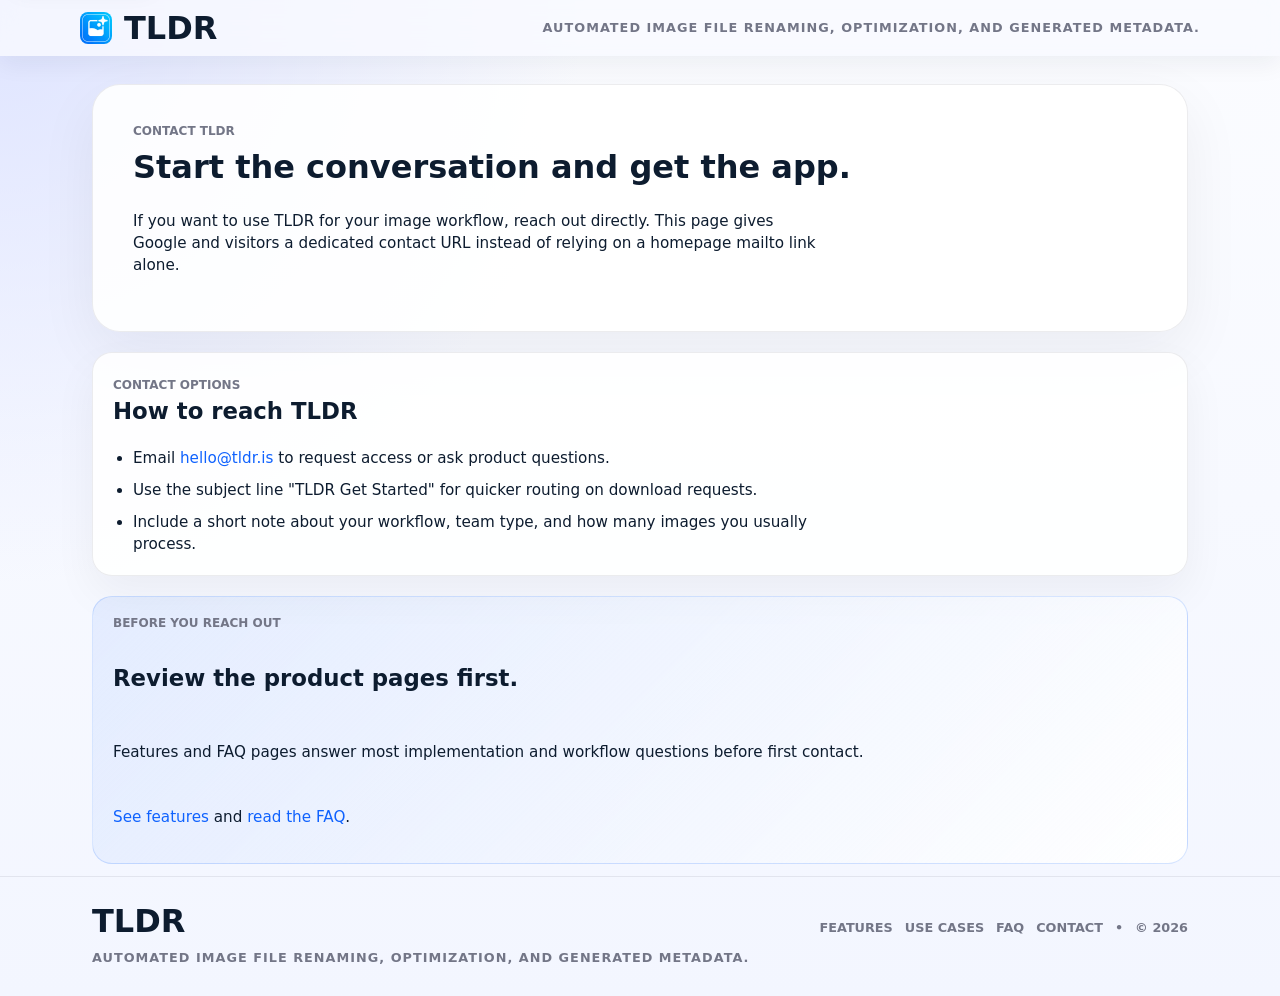
==== contact/index.html @ f3f2225b "Publish website from bootstrapio/renamer@260b17828802ea9b7f438dbfbae1d9f64fe57419" ====
<!doctype html>
<html lang="en">
  <head>
    <meta charset="UTF-8" />
    <meta name="viewport" content="width=device-width, initial-scale=1.0" />
    <title>Contact TLDR | Start Using the Image Workflow App</title>
    <meta
      name="description"
      content="Contact TLDR to get started with AI image renaming, optimization, and metadata generation for your publishing workflow."
    />
    <meta name="author" content="TLDR" />
    <meta name="application-name" content="TLDR" />
    <meta name="robots" content="index,follow,max-image-preview:large" />
    <meta name="googlebot" content="index,follow,max-image-preview:large,max-snippet:-1,max-video-preview:-1" />
    <meta name="bingbot" content="index,follow,max-image-preview:large,max-snippet:-1,max-video-preview:-1" />
    <meta name="theme-color" content="#f8f9ff" />
    <meta name="referrer" content="strict-origin-when-cross-origin" />
    <link rel="canonical" href="https://tldr.is/contact/" />
    <link rel="manifest" href="/site.webmanifest" />
    <link rel="icon" type="image/avif" href="/assets/icons/icon-64.avif" sizes="64x64" />
    <link rel="icon" type="image/png" href="/assets/icons/icon-64.png" sizes="64x64" />
    <meta property="og:type" content="website" />
    <meta property="og:site_name" content="TLDR" />
    <meta property="og:title" content="Contact TLDR | Start Using the Image Workflow App" />
    <meta
      property="og:description"
      content="Reach TLDR to get started with AI image file renaming, image optimization, and metadata workflows."
    />
    <meta property="og:url" content="https://tldr.is/contact/" />
    <meta property="og:locale" content="en_US" />
    <meta property="og:image:type" content="image/webp" />
    <meta property="og:image" content="https://tldr.is/assets/images/laptop-screen-with-preview-modal.webp" />
    <meta
      property="og:image:alt"
      content="TLDR shown on a laptop with the metadata preview modal open over queued image assets"
    />
    <meta name="twitter:card" content="summary_large_image" />
    <meta name="twitter:title" content="Contact TLDR | Start Using the Image Workflow App" />
    <meta
      name="twitter:description"
      content="Reach TLDR to get started with AI image file renaming, image optimization, and metadata workflows."
    />
    <meta name="twitter:image" content="https://tldr.is/assets/images/laptop-screen-with-preview-modal.webp" />
    <meta
      name="twitter:image:alt"
      content="TLDR shown on a laptop with the metadata preview modal open over queued image assets"
    />
    <script type="application/ld+json">
      {
        "@context": "https://schema.org",
        "@graph": [
          {
            "@type": "WebSite",
            "@id": "https://tldr.is/#website",
            "name": "TLDR",
            "url": "https://tldr.is/",
            "description": "TLDR is a desktop app for AI image file renaming, optimization, and generated metadata.",
            "inLanguage": "en-US",
            "publisher": {
              "@id": "https://tldr.is/#organization"
            }
          },
          {
            "@type": "Organization",
            "@id": "https://tldr.is/#organization",
            "name": "TLDR",
            "url": "https://tldr.is/",
            "email": "hello@tldr.is",
            "logo": {
              "@type": "ImageObject",
              "url": "https://tldr.is/assets/icons/icon-64.png"
            }
          },
          {
            "@type": "WebPage",
            "@id": "https://tldr.is/contact/#webpage",
            "url": "https://tldr.is/contact/",
            "name": "Contact TLDR",
            "description": "Contact page for TLDR image workflow software.",
            "isPartOf": {
              "@id": "https://tldr.is/#website"
            },
            "about": {
              "@id": "https://tldr.is/#software"
            },
            "breadcrumb": {
              "@id": "https://tldr.is/contact/#breadcrumb"
            }
          },
          {
            "@type": "BreadcrumbList",
            "@id": "https://tldr.is/contact/#breadcrumb",
            "itemListElement": [
              {
                "@type": "ListItem",
                "position": 1,
                "name": "Home",
                "item": "https://tldr.is/"
              },
              {
                "@type": "ListItem",
                "position": 2,
                "name": "Contact",
                "item": "https://tldr.is/contact/"
              }
            ]
          },
          {
            "@type": "ContactPage",
            "@id": "https://tldr.is/contact/#contactpage",
            "url": "https://tldr.is/contact/",
            "name": "Contact TLDR",
            "description": "Contact page for TLDR image workflow software.",
            "about": {
              "@id": "https://tldr.is/#software"
            }
          }
        ]
      }
    </script>
    <link
      rel="preload"
      href="/website.css"
      as="style"
      onload="this.onload=null;this.rel='stylesheet'"
    />
    <noscript><link rel="stylesheet" href="/website.css" /></noscript>
    <script>
      (function(w,d,s,l,i){w[l]=w[l]||[];w[l].push({'gtm.start':
      new Date().getTime(),event:'gtm.js'});var f=d.getElementsByTagName(s)[0],
      j=d.createElement(s),dl=l!='dataLayer'?'&l='+l:'';j.async=true;j.src=
      'https://www.googletagmanager.com/gtm.js?id='+i+dl;f.parentNode.insertBefore(j,f);
      })(window,document,'script','dataLayer','GTM-NB5PBRTC');
    </script>
    <script src="/site.js" defer></script>
  </head>
  <body id="top">
    <noscript><iframe src="https://www.googletagmanager.com/ns.html?id=GTM-NB5PBRTC" height="0" width="0" style="display:none;visibility:hidden"></iframe></noscript>
    <a class="skipLink" href="#main-content">Skip to content</a>
    <header>
      <nav class="marketingNav" aria-label="Primary site navigation">
        <div class="marketingNavInner">
          <a class="marketingBrandRow" href="/" aria-label="TLDR home">
            <span class="marketingIcon" aria-hidden="true"></span>
            <span class="brand marketingBrand">TLDR</span>
          </a>
          <p class="marketingNavMeta">Automated image file renaming, optimization, and generated metadata.</p>
          <div class="marketingNavActions">
            <a class="primaryAction" href="mailto:hello@tldr.is?subject=TLDR%20Get%20Started">
              <span class="iconGlyph" aria-hidden="true">✦</span>
              <span>Email TLDR</span>
            </a>
          </div>
        </div>
      </nav>
    </header>
    <main id="main-content" class="marketingShell contentPage">
      <section class="contentHero" aria-labelledby="contact-title">
        <span class="fieldLabel">Contact TLDR</span>
        <h1 id="contact-title" class="sectionTitle">Start the conversation and get the app.</h1>
        <p>
          If you want to use TLDR for your image workflow, reach out directly. This page gives Google and visitors a
          dedicated contact URL instead of relying on a homepage mailto link alone.
        </p>
      </section>
    
      <section class="contentSection" aria-labelledby="contact-options-title">
        <span class="fieldLabel">Contact Options</span>
        <h2 id="contact-options-title">How to reach TLDR</h2>
        <ul class="contentList">
          <li>Email <a href="mailto:hello@tldr.is">hello@tldr.is</a> to request access or ask product questions.</li>
          <li>Use the subject line "TLDR Get Started" for quicker routing on download requests.</li>
          <li>Include a short note about your workflow, team type, and how many images you usually process.</li>
        </ul>
      </section>
    
      <section class="contentCallout" aria-labelledby="contact-next-step-title">
        <span class="fieldLabel">Before You Reach Out</span>
        <h2 id="contact-next-step-title">Review the product pages first.</h2>
        <p>Features and FAQ pages answer most implementation and workflow questions before first contact.</p>
        <p><a href="/features/">See features</a> and <a href="/faq/">read the FAQ</a>.</p>
      </section>
    </main>
    
    <footer class="marketingFooter" aria-labelledby="footer-title">
      <div class="footerShell">
        <div class="siteFooterRow siteFooterBody">
          <div class="siteFooterTopRow">
            <p id="footer-title" class="brand marketingBrand">TLDR</p>
            <div class="siteFooterMetaRow">
              <div class="footerLinks">
                <a class="footerLink" href="/features/">Features</a>
                <a class="footerLink" href="/use-cases/">Use Cases</a>
                <a class="footerLink" href="/faq/">FAQ</a>
                <a class="footerLink" href="/contact/" aria-current="page">Contact</a>
              </div>
              <span class="siteFooterMetaSeparator" aria-hidden="true">•</span>
              <p class="footerCopyright">© <span data-current-year>2026</span></p>
            </div>
          </div>
          <p class="footerMeta">Automated image file renaming, optimization, and generated metadata.</p>
        </div>
      </div>
    </footer>
  </body>
</html>
---- website.css ----
:root {
  color-scheme: light;
  --surface: #f8f9ff;
  --surface-card: #ffffff;
  --surface-glass: rgba(248, 249, 255, 0.82);
  --text: #0d1c2f;
  --text-muted: #737687;
  --text-soft: #c3c6d8;
  --primary: #004ccd;
  --primary-strong: #0f62fe;
  --success-strong: #1fa562;
  --danger: #ba1a1a;
  --warning-strong: #d7a800;
  --warning-border: rgba(215, 168, 0, 0.42);
  --shadow-ambient: 0 8px 24px rgba(13, 28, 47, 0.06);
  --radius: 12px;
  --space: 12px;
  --space-1: var(--space);
  --space-2: var(--space);
  --space-3: var(--space);
  --space-4: 20px;
  --space-5: 28px;
  --shell-padding: var(--space);
  --font-display: 2rem;
  --font-title: 1.15rem;
  --font-body: 0.95rem;
  --font-button: 0.75rem;
  --tracking: 0;
  --line-display: 1;
  --line-title: 1.1;
  --line-body: 1.45;
  --line-label: 1.15;
  --site-bg: #f5f7fb;
  --site-surface: #ffffff;
  --site-border: rgba(15, 23, 42, 0.08);
  --site-text: #111827;
  --site-muted: #5b6475;
  --site-primary: #0f62fe;
  --site-shadow: 0 20px 50px rgba(15, 23, 42, 0.08);
  --site-radius: 24px;
  --site-shell-width: min(960px, calc(100% - 32px));
  --marketing-shell-width: min(1120px, calc(100% - 32px));
  --marketing-shell-width-mobile: min(100%, calc(100% - 24px));
  --marketing-nav-padding-y: clamp(10px, 1.4vw, var(--space-3));
  --marketing-nav-padding-x: var(--shell-padding);
  --marketing-nav-gap: clamp(8px, 1.2vw, var(--space-3));
  --marketing-nav-cta-min-height: clamp(46px, 5vw, 52px);
  --marketing-nav-cta-padding-x: clamp(16px, 2.2vw, 22px);
  --marketing-nav-offset: clamp(68px, 8vw, 84px);
  --marketing-section-padding: clamp(18px, 4.5vw, 42px);
  --section-content-gap: clamp(12px, 2.4vw, var(--space-4));
  --hero-grid-columns: minmax(0, 1.05fr) minmax(320px, 0.95fr);
  --hero-gap: clamp(12px, 4vw, var(--space-5));
  --hero-copy-gap: clamp(12px, 2vw, 18px);
  --hero-copy-max-width: 460px;
  --hero-media-offset-left: -6vw;
  --hero-media-offset-right: calc(50% - 50vw);
  --hero-frame-min-height: clamp(320px, 42vw, 420px);
  --hero-frame-max-height: var(--section-image-max-height);
  --hero-image-max-width: none;
  --section-image-max-height: 632px;
}

*,
*::before,
*::after {
  box-sizing: border-box;
}

[hidden] {
  display: none !important;
}

html,
body {
  margin: 0;
  padding: 0;
  min-height: 100vh;
  overflow-x: hidden;
}

body {
  background:
    radial-gradient(circle at top left, rgba(219, 225, 255, 0.9), transparent 36%),
    linear-gradient(180deg, #fbfcff 0%, #f3f6ff 100%);
  color: var(--text);
  font-family:
    "Inter", "SF Pro Display", "SF Pro Text", ui-sans-serif, system-ui, -apple-system,
    BlinkMacSystemFont, "Segoe UI", sans-serif;
  font-size: var(--font-body);
  line-height: var(--line-body);
  -webkit-font-smoothing: antialiased;
  text-rendering: optimizeLegibility;
}

a {
  color: var(--site-primary);
  text-decoration: none;
}

a:hover {
  text-decoration: underline;
}

[aria-current="page"] {
  text-decoration: underline;
  text-underline-offset: 0.18em;
}

.marketingBrandRow[aria-current="page"] {
  text-decoration: none;
}

button,
input,
textarea {
  font: inherit;
}

button {
  border: 0;
  cursor: pointer;
}

button:disabled {
  cursor: default;
}

.brand {
  margin: 0;
  min-width: 0;
  font-size: var(--font-display);
  font-weight: 900;
  line-height: var(--line-display);
  letter-spacing: var(--tracking);
  white-space: nowrap;
}

.textAction,
.primaryAction,
.fieldLabel {
  text-transform: uppercase;
  letter-spacing: var(--tracking);
  font-size: var(--font-button);
  font-weight: 800;
  line-height: var(--line-label);
}

.fieldLabel {
  color: var(--text-muted);
}

.primaryAction {
  flex: 1;
  min-height: 56px;
  display: inline-flex;
  align-items: center;
  justify-content: center;
  gap: 8px;
  padding: 0 var(--space-4);
  border: 1px solid transparent;
  border-radius: var(--radius);
  color: var(--text-muted);
  background: var(--surface-card);
  box-shadow: none;
  text-align: center;
  text-decoration: none;
  transition:
    background-color 140ms ease,
    color 140ms ease,
    box-shadow 140ms ease,
    border-color 140ms ease,
    opacity 140ms ease;
}

.primaryAction:not(:disabled) {
  border-color: rgba(15, 98, 254, 0.42);
  color: #ffffff;
  background: var(--primary-strong);
  box-shadow: 0 12px 24px rgba(15, 98, 254, 0.18);
}

.primaryAction:not(:disabled) .iconGlyph {
  animation: cta-icon-spin 4400ms linear infinite;
}

.primaryAction:not(:disabled):is(:hover, :active, :focus-visible) {
  color: #ffffff;
  background: #0a4fcc;
  border-color: #0a4fcc;
  box-shadow: 0 12px 24px rgba(15, 98, 254, 0.24);
  text-decoration: none;
}

.primaryAction:not(:disabled):is(:hover, :active, :focus-visible) .iconGlyph {
  animation-duration: 1.6s;
}

.primaryAction:disabled {
  color: var(--text-muted);
  background: #d5d9e3;
  border-color: #d5d9e3;
  box-shadow: none;
  opacity: 0.6;
}

.iconGlyph {
  display: inline-flex;
  align-items: center;
  justify-content: center;
  font-size: 1rem;
  line-height: 1;
}

.iconGlyph svg {
  display: block;
  width: 1.1rem;
  height: 1.1rem;
  fill: none;
  stroke: currentColor;
  stroke-width: 1.7;
  stroke-linecap: round;
  stroke-linejoin: round;
}

@keyframes cta-icon-spin {
  from {
    transform: rotate(0deg);
  }

  to {
    transform: rotate(360deg);
  }
}

.shell {
  width: var(--site-shell-width);
  margin: 0 auto;
  padding: 32px 0 72px;
}

.nav,
.hero,
.entry,
.footer {
  background: var(--site-surface);
  border: 1px solid var(--site-border);
  border-radius: var(--site-radius);
  box-shadow: var(--site-shadow);
}

.nav,
.footer {
  padding: 18px 24px;
}

.nav {
  display: flex;
  justify-content: space-between;
  gap: 16px;
  align-items: center;
  margin-bottom: 20px;
}

.navLinks {
  display: flex;
  gap: 16px;
  flex-wrap: wrap;
}

.hero {
  padding: 36px 24px;
  margin-bottom: 20px;
}

.eyebrow {
  margin: 0 0 10px;
  text-transform: uppercase;
  letter-spacing: 0.08em;
  color: var(--site-muted);
  font-size: 0.8rem;
  font-weight: 800;
}

.title {
  margin: 0;
  font-size: clamp(2.2rem, 5vw, 3.5rem);
  line-height: 0.98;
  letter-spacing: -0.04em;
}

.summary {
  margin: 14px 0 0;
  max-width: 62ch;
  color: var(--site-muted);
  font-size: 1.02rem;
  line-height: 1.6;
}

.entryList {
  display: grid;
  gap: 16px;
}

.entry {
  padding: 24px;
}

.meta {
  display: flex;
  gap: 12px;
  flex-wrap: wrap;
  margin: 0 0 12px;
  color: var(--site-muted);
  font-size: 0.9rem;
  font-weight: 700;
}

.entryTitle {
  margin: 0 0 10px;
  font-size: 1.45rem;
  line-height: 1.1;
}

.entryText {
  margin: 0;
  color: var(--site-muted);
  line-height: 1.6;
}

.changelogArticle {
  display: block;
}

.articleHeader {
  display: flex;
  flex-direction: column;
}

.entryListItems {
  margin: 18px 0 0;
  padding-left: 20px;
  color: var(--site-text);
}

.entryListItems li + li {
  margin-top: 10px;
}

.footer {
  margin-top: 20px;
  color: var(--site-muted);
}

.skipLink {
  position: absolute;
  left: var(--shell-padding);
  top: 0;
  transform: translateY(-140%);
  z-index: 50;
  padding: 10px 14px;
  border-radius: var(--radius);
  background: var(--surface-card);
  box-shadow: var(--shadow-ambient);
  color: var(--text);
  text-decoration: none;
}

.skipLink:focus {
  transform: translateY(12px);
}

.marketingShell {
  width: var(--marketing-shell-width);
  margin: 0 auto;
  padding: var(--marketing-nav-offset) var(--shell-padding) var(--shell-padding);
  display: flex;
  flex-direction: column;
}

.heroSection,
.marketingSection,
.marketingFooter {
  display: flex;
  flex-direction: column;
  gap: var(--section-content-gap);
  padding-block: var(--marketing-section-padding);
}

.heroSection,
.marketingSection {
  position: relative;
}

.marketingNav {
  position: fixed;
  top: 0;
  left: 0;
  right: 0;
  z-index: 20;
  display: flex;
  align-items: center;
  justify-content: space-between;
  gap: var(--marketing-nav-gap);
  width: 100%;
  padding: var(--marketing-nav-padding-y) var(--marketing-nav-padding-x);
  background: var(--surface-glass);
  box-shadow: var(--shadow-ambient);
  backdrop-filter: blur(12px);
}

.marketingBrandRow,
.marketingNavActions,
.heroActions,
.siteFooterRow {
  display: flex;
  gap: var(--space);
}

.marketingBrandRow,
.marketingNavActions,
.heroActions,
.siteFooterRow {
  align-items: center;
}

.heroActions {
  width: auto;
  justify-content: flex-start;
  margin-top: 16px;
}

.heroActions .primaryAction {
  width: auto;
  flex: 0 0 auto;
  min-width: 0;
  padding: 0 22px;
  min-height: 52px;
}

.marketingBrand {
  margin: 0;
}

.marketingBrandRow {
  color: var(--text);
  text-decoration: none;
  flex: 0 1 auto;
  min-width: 0;
  white-space: nowrap;
}

.primaryAction:hover,
.primaryAction:focus-visible,
.primaryAction:hover .iconGlyph,
.primaryAction:focus-visible .iconGlyph {
  text-decoration: none;
}

.marketingNav .primaryAction {
  width: auto;
  min-width: 0;
  min-height: var(--marketing-nav-cta-min-height);
  padding: 0 var(--marketing-nav-cta-padding-x);
  white-space: nowrap;
  flex: 0 0 auto;
}

.marketingNavActions {
  display: none;
}

.marketingNavMeta {
  margin: 0;
  color: var(--text-muted);
  font-size: 0.8rem;
  font-weight: 800;
  letter-spacing: 0.08em;
  text-transform: uppercase;
  text-align: right;
  white-space: nowrap;
}

.marketingIcon {
  width: 32px;
  height: 32px;
  flex: 0 0 auto;
  border-radius: 8px;
  background-image: image-set(
    url("./assets/icons/icon-64.avif") type("image/avif"),
    url("./assets/icons/icon-64.webp") type("image/webp"),
    url("./assets/icons/icon-64.png") type("image/png")
  );
  background-repeat: no-repeat;
  background-position: center;
  background-size: contain;
}

.heroSectionGrid {
  display: grid;
  grid-template-columns: var(--hero-grid-columns);
  gap: var(--hero-gap);
  align-items: center;
  width: 100%;
}

.heroSectionCopy {
  display: flex;
  flex-direction: column;
  gap: var(--hero-copy-gap);
  max-width: var(--hero-copy-max-width);
  min-width: 0;
}

.heroSectionIntro {
  display: flex;
  flex-direction: column;
  gap: 10px;
}

.heroSectionTitle {
  margin: 0;
  width: min(100%, 11ch);
  font-size: clamp(2.8rem, 6.6vw, 4.9rem);
  font-weight: 900;
  line-height: 0.98;
  letter-spacing: -0.04em;
  text-wrap: balance;
}

.heroSectionTitleAccent {
  color: var(--primary);
}

.heroSectionText,
.sectionText,
.featureText,
.metricLabel,
.footerMeta {
  margin: 0;
  color: var(--text-muted);
}

.sectionText {
  max-width: 720px;
  font-size: clamp(1.08rem, 2vw, 1.3rem);
  line-height: 1.55;
}

.heroSectionText {
  font-size: 1.05rem;
  line-height: 1.42;
}

.heroSectionCopy .fieldLabel {
  font-size: 0.82rem;
  letter-spacing: 0.04em;
}

.heroSectionLabelLine {
  color: var(--text-muted);
  margin-top: 4px;
}

.heroSectionCopy > .heroSectionIntro {
  margin-bottom: 2px;
}

.heroSectionCopy > .heroActions {
  margin-top: 10px;
}

.heroSectionMedia,
.sectionPanel,
.featureCard {
  border-radius: var(--radius);
  background: var(--surface-card);
  box-shadow: var(--shadow-ambient);
}

.heroSectionMedia {
  padding: 0;
  background: transparent;
  box-shadow: none;
  align-self: stretch;
  margin-top: 0;
  margin-bottom: 0;
  margin-left: var(--hero-media-offset-left);
  margin-right: var(--hero-media-offset-right);
  min-width: 0;
}

.heroSectionFrame {
  overflow: hidden;
  border-radius: var(--radius);
  box-shadow: none;
  aspect-ratio: 16 / 10;
  min-height: var(--hero-frame-min-height);
  max-height: var(--hero-frame-max-height);
  border-top-right-radius: 0;
  border-bottom-right-radius: 0;
}

.heroSectionFrame picture,
.automationCtaMedia picture,
.useCaseFrame picture {
  display: block;
}

.heroSectionFrame img {
  width: 100%;
  max-width: var(--hero-image-max-width);
  max-height: var(--section-image-max-height);
  height: 100%;
  display: block;
  margin-inline: auto;
  object-fit: contain;
  object-position: center center;
}

.sectionPanel {
  padding: var(--space-4);
}

.sectionHeader {
  display: flex;
  flex-direction: column;
  gap: 8px;
  align-items: flex-start;
  width: 100%;
}

.sectionHeaderCentered {
  align-items: center;
  text-align: center;
}

.sectionTitle {
  margin: 0;
  font-size: var(--font-display);
  font-weight: 900;
  line-height: var(--line-display);
  letter-spacing: var(--tracking);
}

.sectionLinkRow {
  margin: 0;
  font-size: 0.95rem;
  font-weight: 700;
}

.imageWorkflowSection {
  display: flex;
  flex-direction: column;
  gap: var(--section-content-gap);
}

.imageWorkflowSection .sectionHeader {
  gap: 8px;
  margin-bottom: var(--space-4);
}

.imageWorkflowGrid {
  display: grid;
  grid-template-columns: repeat(12, minmax(0, 1fr));
  gap: var(--space);
  align-items: stretch;
}

.imageWorkflowCard {
  min-width: 0;
  min-height: 100%;
}

.imageWorkflowCardWide {
  grid-column: span 8;
}

.imageWorkflowCardTall {
  grid-column: span 4;
}

.imageWorkflowCardCompact {
  grid-column: span 4;
}

.imageWorkflowCardFlow {
  grid-column: span 8;
}

.imageWorkflowCardLight {
  background: rgba(255, 255, 255, 0.96);
}

.imageWorkflowCardSoft {
  background: rgba(219, 225, 255, 0.58);
}

.imageWorkflowCardPrimary {
  background: rgba(15, 98, 254, 0.92);
  color: #ffffff;
  box-shadow: var(--shadow-ambient);
}

.imageWorkflowSection .featureCard,
.imageWorkflowSection .sectionPanel {
  padding: var(--space-4);
  border-radius: var(--radius);
  border: 1px solid rgba(219, 225, 255, 0.9);
  box-shadow: var(--shadow-ambient);
}

.imageWorkflowCardHeader {
  display: flex;
  flex-direction: column;
  gap: var(--space-2);
}

.imageWorkflowSection .featureTitle {
  font-size: var(--font-title);
  line-height: var(--line-title);
  letter-spacing: var(--tracking);
  margin: 0;
}

.imageWorkflowSection .featureText {
  font-size: var(--font-body);
  line-height: var(--line-body);
  margin: 0;
}

.imageWorkflowSection .fieldLabel {
  color: var(--text-muted);
}

.imageWorkflowCardPrimary .fieldLabel,
.imageWorkflowCardPrimary .featureText,
.imageWorkflowCardPrimary .featureTitle {
  color: rgba(255, 255, 255, 0.92);
}

.imageWorkflowCardPrimary .imageWorkflowChip {
  background: rgba(255, 255, 255, 0.14);
  color: rgba(255, 255, 255, 0.96);
}

.imageWorkflowCardFlow {
  position: relative;
  overflow: hidden;
}

.imageWorkflowChipRow {
  display: flex;
  flex-wrap: wrap;
  gap: 10px;
  margin-top: auto;
  margin-bottom: 0;
  padding: 0;
  list-style: none;
}

.imageWorkflowChipRow > li {
  display: flex;
}

.imageWorkflowChip {
  display: inline-flex;
  align-items: center;
  min-height: 34px;
  padding: 0 14px;
  border-radius: var(--radius);
  background: rgba(219, 225, 255, 0.58);
  color: var(--primary);
  font-size: var(--font-button);
  font-weight: 800;
  letter-spacing: var(--tracking);
  text-transform: uppercase;
}

.imageWorkflowChipLiteral {
  text-transform: none;
}

.featureCard {
  padding: var(--space-4);
  display: flex;
  flex-direction: column;
  gap: var(--space-2);
}

.featureTitle {
  margin: 0;
  font-size: 1.15rem;
  font-weight: 900;
  line-height: 1.1;
}

.faqList {
  display: flex;
  flex-direction: column;
  width: 100%;
}

.faqItem {
  padding: 0;
  border-bottom: 1px solid rgba(15, 23, 42, 0.12);
}

.faqItem:last-child {
  border-bottom: 0;
}

.faqItemSummary {
  display: flex;
  align-items: center;
  justify-content: space-between;
  gap: var(--space-3);
  padding: 18px 20px;
  cursor: pointer;
  list-style: none;
}

.faqItemSummary::-webkit-details-marker {
  display: none;
}

.faqItemTitle {
  margin: 0;
  font-size: 1rem;
  font-weight: 900;
  line-height: 1.2;
}

.faqItemIcon {
  flex: 0 0 auto;
  color: var(--primary);
  font-size: 1.15rem;
  font-weight: 800;
  line-height: 1;
}

.faqItem[open] .faqItemIcon {
  transform: rotate(45deg);
}

.faqItemBody {
  padding: 0 20px 20px;
}

.faqItemAnswer {
  margin: 0;
  color: var(--text-muted);
}

.automationCtaSection {
  margin: 0;
}

.automationCtaPanel {
  display: grid;
  grid-template-columns: minmax(0, 1fr) auto;
  align-items: center;
  gap: clamp(20px, 4vw, 40px);
  width: 100%;
  padding: clamp(28px, 5vw, 44px);
  border-radius: var(--radius);
  background: var(--primary-strong);
  border: 1px solid rgba(15, 98, 254, 0.92);
  box-shadow: var(--shadow-ambient);
}

.automationCtaCopy {
  display: flex;
  flex-direction: column;
  align-items: flex-start;
  gap: 8px;
  text-align: left;
}

.automationCtaCopy .fieldLabel {
  color: #ffffff;
}

.automationCtaTitle {
  margin: 0;
  color: #ffffff;
}

.automationCtaText {
  margin: 0;
  color: rgba(255, 255, 255, 0.92);
  font-size: var(--font-body);
  line-height: var(--line-body);
}

.automationCtaActions {
  display: flex;
  justify-content: flex-end;
  align-items: center;
  width: auto;
}

.automationCtaActions .primaryAction {
  width: auto;
  flex: 0 0 auto;
  min-width: 0;
  padding: 0 22px;
  color: var(--primary-strong);
  background: #ffffff;
  box-shadow: var(--shadow-ambient);
}

.automationCtaActions .primaryAction:hover {
  background: #ffffff;
  color: var(--primary-strong);
  border-color: #ffffff;
}

.automationCtaActions .primaryAction:hover .iconGlyph {
  color: var(--primary-strong);
}

.automationCtaMedia {
  width: 100%;
  max-width: 1040px;
  margin: var(--space-4) auto 0;
}

.automationCtaMedia img,
.useCaseFrame img {
  display: block;
  width: 100%;
  max-height: var(--section-image-max-height);
  height: auto;
  object-fit: contain;
}

.closingBanner {
  padding-top: 0;
}

.workflowTimeline {
  display: grid;
  grid-template-columns: repeat(4, minmax(0, 1fr));
  gap: clamp(20px, 2.4vw, 28px);
  width: 100%;
  margin: 0 auto;
}

.workflowItem {
  display: flex;
  flex-direction: column;
  gap: 18px;
  align-items: start;
  min-width: 0;
}

.workflowMarker {
  position: relative;
  display: flex;
  align-items: center;
  width: 100%;
  min-height: 48px;
}

.workflowMarker::after {
  content: "";
  position: absolute;
  top: 50%;
  left: 56px;
  right: -14px;
  height: 2px;
  transform: translateY(-50%);
  background: rgba(15, 98, 254, 0.16);
}

.workflowDot {
  position: relative;
  z-index: 1;
  display: inline-flex;
  align-items: center;
  justify-content: center;
  width: 48px;
  height: 48px;
  border-radius: 999px;
  background: var(--surface-card);
  border: 2px solid rgba(15, 98, 254, 0.22);
  box-shadow: var(--shadow-ambient);
  color: var(--text-muted);
  font-size: 0.82rem;
  font-weight: 800;
  line-height: var(--line-label);
  letter-spacing: 0.04em;
}

.workflowContent {
  display: flex;
  flex-direction: column;
  gap: var(--space-1);
  padding: 0;
}

.workflowContent .featureTitle,
.workflowContent .featureText {
  margin: 0;
}

.useCaseSection {
  gap: clamp(20px, 4vw, 36px);
}

.useCaseSection .sectionHeader {
  gap: 12px;
}

.useCaseLayout {
  display: grid;
  grid-template-columns: minmax(0, 1fr) clamp(300px, 28vw, 420px);
  gap: clamp(24px, 4vw, 52px);
  align-items: center;
  overflow: visible;
}

.useCaseMedia {
  min-width: 0;
  width: calc(100% + clamp(300px, 28vw, 420px) + clamp(24px, 4vw, 52px) + 6vw);
  max-width: none;
  margin-left: calc(-1 * (2vw + clamp(300px, 28vw, 420px) + clamp(24px, 4vw, 52px)));
  margin-right: 0;
}

.useCaseFrame {
  overflow: hidden;
  border-radius: var(--radius);
  background: transparent;
  box-shadow: none;
  border-top-left-radius: 0;
  border-bottom-left-radius: 0;
}

.useCaseList {
  display: flex;
  flex-direction: column;
  min-width: 0;
}

.useCaseItem {
  display: flex;
  flex-direction: column;
  gap: var(--space-1);
  padding: 0 0 24px;
  border-bottom: 1px solid rgba(15, 23, 42, 0.12);
}

.useCaseItem + .useCaseItem {
  padding-top: 24px;
}

.useCaseItem:last-child {
  border-bottom: 0;
}

.useCaseTitle {
  margin: 0;
  font-size: var(--font-title);
  font-weight: 900;
  line-height: var(--line-title);
  letter-spacing: var(--tracking);
}

.useCaseBody {
  margin: 0;
  color: var(--text-muted);
  font-size: var(--font-body);
  line-height: var(--line-body);
}

.closingBannerPanel {
  display: flex;
  flex-direction: column;
  align-items: center;
  gap: 10px;
  padding: clamp(28px, 5vw, 44px);
  border-radius: var(--radius);
  background: #ffd84d;
  border: 1px solid rgba(17, 17, 17, 0.08);
  text-align: center;
  box-shadow: var(--shadow-ambient);
}

.closingBannerTitle {
  margin: 0;
  font-size: var(--font-display);
  font-weight: 900;
  line-height: var(--line-display);
  letter-spacing: var(--tracking);
  text-wrap: balance;
  color: #111111;
}

.closingBannerText {
  margin: 0;
  color: #111111;
  font-size: 1.02rem;
  line-height: 1.45;
  text-wrap: balance;
}

.closingBannerPanel .fieldLabel {
  color: #111111;
}

.closingBannerActions {
  display: flex;
  justify-content: center;
  width: 100%;
  margin-top: 8px;
}

.closingBannerActions .primaryAction {
  width: auto;
  flex: 0 0 auto;
  min-width: 0;
  min-height: 52px;
  padding: 0 22px;
  color: #ffffff;
  background: #111111;
  border-radius: var(--radius);
  box-shadow: none;
}

.closingBannerActions .primaryAction:hover {
  background: #ffffff;
  color: #111111;
  border-color: #111111;
}

.closingBannerActions .primaryAction:hover .iconGlyph {
  color: #111111;
}

.marketingFooter {
  padding-block: clamp(12px, 3vw, var(--space-5));
  border-top: 1px solid rgba(15, 23, 42, 0.08);
}

.footerShell {
  width: var(--marketing-shell-width);
  margin: 0 auto;
  padding-inline: var(--shell-padding);
}

.siteFooterRow {
  display: block;
}

.siteFooterBody {
  display: flex;
  flex-direction: column;
  gap: 12px;
  min-width: 0;
  width: 100%;
  align-items: flex-start;
}

.siteFooterTopRow {
  display: flex;
  align-items: baseline;
  justify-content: space-between;
  gap: var(--space-3);
  min-width: 0;
  width: 100%;
}

.siteFooterMetaRow {
  display: flex;
  align-items: baseline;
  justify-content: flex-end;
  flex-wrap: nowrap;
  gap: var(--space-3);
  min-width: 0;
  text-align: right;
  font-size: 0.8rem;
  text-transform: uppercase;
  white-space: nowrap;
}

.siteFooterMetaSeparator {
  color: var(--text-muted);
  font-weight: 600;
}

.footerMeta,
.footerCopyright {
  margin: 0;
  color: var(--text-muted);
}

.footerLinks {
  display: flex;
  align-items: baseline;
  gap: var(--space-3);
  flex-wrap: wrap;
}

.footerMeta {
  font-size: 0.8rem;
  font-weight: 800;
  letter-spacing: 0.08em;
  text-transform: uppercase;
  text-align: left;
}

.footerContact {
  font-style: normal;
}

.footerContact a {
  color: var(--text-muted);
  text-decoration: none;
  font-size: inherit;
  font-weight: 600;
}

.footerLink {
  color: var(--text-muted);
  text-decoration: none;
  font-size: inherit;
  font-weight: 600;
}

.footerCopyright {
  font-weight: 600;
}

.marketingNavInner {
  width: var(--marketing-shell-width);
  margin: 0 auto;
  display: flex;
  align-items: center;
  justify-content: space-between;
  gap: var(--marketing-nav-gap);
  flex-wrap: nowrap;
  min-width: 0;
}

.marketingNavActions {
  flex: 0 0 auto;
  min-width: 0;
}

.contentPage {
  display: grid;
  gap: 20px;
}

.contentHero {
  display: grid;
  gap: 12px;
  padding: clamp(22px, 4vw, 40px);
  background: rgba(255, 255, 255, 0.88);
  border: 1px solid rgba(15, 23, 42, 0.08);
  border-radius: 28px;
  box-shadow: 0 20px 60px rgba(15, 23, 42, 0.06);
}

.contentHero p,
.contentSection p,
.contentCard p,
.contentList li {
  max-width: 72ch;
}

.contentGrid {
  display: grid;
  gap: 16px;
  grid-template-columns: repeat(auto-fit, minmax(220px, 1fr));
}

.contentCard,
.contentSection {
  padding: 20px;
  background: rgba(255, 255, 255, 0.88);
  border: 1px solid rgba(15, 23, 42, 0.08);
  border-radius: 20px;
  box-shadow: 0 18px 44px rgba(15, 23, 42, 0.05);
}

.contentCard h2,
.contentCard h3,
.contentSection h2,
.contentSection h3 {
  margin-top: 0;
}

.contentList {
  margin: 0;
  padding-left: 20px;
  display: grid;
  gap: 10px;
}

.contentCallout {
  display: grid;
  gap: 12px;
  padding: 20px;
  border-radius: 20px;
  background: linear-gradient(135deg, rgba(15, 98, 254, 0.08), rgba(255, 255, 255, 0.96));
  border: 1px solid rgba(15, 98, 254, 0.16);
}

@media (max-width: 880px) {
  :root {
    --hero-grid-columns: 1fr;
    --hero-copy-max-width: 560px;
    --hero-media-offset-left: 0;
    --hero-media-offset-right: 0;
    --hero-frame-min-height: 360px;
    --hero-image-max-width: min(100%, 760px);
  }

  .marketingShell,
  .footerShell {
    width: var(--marketing-shell-width-mobile);
  }

  .marketingNavMeta {
    white-space: normal;
    text-wrap: balance;
    max-width: 40ch;
  }

  .siteFooterTopRow {
    display: contents;
  }

  .siteFooterMetaRow {
    justify-content: flex-start;
    text-align: left;
    order: 3;
  }

  .heroSectionGrid,
  .imageWorkflowGrid,
  .useCaseLayout,
  .workflowTimeline {
    grid-template-columns: 1fr;
  }

  .workflowTimeline {
    gap: 24px;
  }

  .workflowItem {
    gap: 14px;
  }

  .workflowMarker::after {
    top: 52px;
    bottom: -24px;
    left: 21px;
    right: auto;
    width: 2px;
    height: auto;
    transform: none;
  }

  .workflowDot {
    width: 42px;
    height: 42px;
  }

  .imageWorkflowCardWide,
  .imageWorkflowCardTall,
  .imageWorkflowCardCompact,
  .imageWorkflowCardFlow {
    grid-column: auto;
  }

  .heroSectionFrame {
    width: 100%;
    border-top-right-radius: var(--radius);
    border-bottom-right-radius: var(--radius);
  }

  .heroSectionMedia,
  .useCaseMedia {
    width: 100%;
    max-width: 100%;
    margin-left: 0;
    margin-right: 0;
    overflow: hidden;
  }

  .useCaseFrame {
    border-top-left-radius: var(--radius);
    border-bottom-left-radius: var(--radius);
  }

  .heroSectionText {
    font-size: 1rem;
    line-height: 1.5;
  }

  .heroSectionCopy {
    width: 100%;
    margin-inline: auto;
    align-items: center;
    text-align: center;
  }

  .heroSectionIntro {
    width: 100%;
    gap: 12px;
    align-items: center;
  }

  .heroSectionLabelLine {
    line-height: 1.45;
  }

  .heroActions {
    justify-content: center;
  }

  .heroSectionTitle {
    width: 100%;
    margin-inline: auto;
    font-size: clamp(2.45rem, 7.2vw, 3.6rem);
    line-height: 1.04;
    letter-spacing: -0.035em;
  }

  .automationCtaPanel {
    grid-template-columns: 1fr;
    gap: var(--space-3);
    text-align: left;
  }

  .automationCtaCopy {
    gap: 8px;
  }

  .automationCtaActions {
    justify-content: flex-start;
    width: 100%;
  }
}

@media (max-width: 640px) {
  .shell {
    width: min(100%, calc(100% - 20px));
    padding-top: 16px;
  }

  .nav {
    align-items: flex-start;
    flex-direction: column;
  }

  .hero,
  .entry,
  .nav,
  .footer {
    padding: 20px;
  }
}

@media (max-width: 560px) {
  :root {
    --marketing-nav-padding-x: 12px;
    --hero-frame-min-height: 0;
    --hero-image-max-width: 100%;
  }

  .marketingNavActions {
    display: flex;
  }

  .marketingBrand {
    font-size: clamp(1.55rem, 5.4vw, 2rem);
  }

  .marketingNavMeta {
    display: none;
  }

  .heroSectionFrame {
    aspect-ratio: auto;
    width: 100%;
    min-height: 0;
    max-height: none;
    overflow: hidden;
  }

  .heroSectionFrame img {
    max-width: 100%;
    height: auto;
  }

  .heroSectionCopy {
    width: 100%;
    margin-inline: auto;
  }

  .heroSectionIntro {
    gap: 8px;
  }

  .heroSectionCopy .fieldLabel {
    font-size: 0.76rem;
    letter-spacing: 0.05em;
  }

  .heroSectionTitle {
    width: 100%;
    margin-inline: auto;
    font-size: clamp(1.9rem, 10.5vw, 2.85rem);
    line-height: 1.05;
    letter-spacing: -0.028em;
  }

  .heroSectionText {
    font-size: 0.98rem;
    line-height: 1.58;
  }

  .heroSectionLabelLine {
    font-size: 0.8rem;
    line-height: 1.45;
    margin-top: 2px;
  }

  .heroActions {
    margin-top: 4px;
  }

  .heroSection .heroActions,
  .imageWorkflowSection .heroActions {
    display: none;
  }

  .automationCtaPanel {
    width: 100%;
  }

  .automationCtaActions .primaryAction,
  .automationCtaMedia {
    max-width: 100%;
  }
}

@media (max-width: 380px) {
  :root {
    --marketing-nav-padding-x: 10px;
  }

  .marketingBrand {
    font-size: 1.85rem;
  }

  .marketingNavInner {
    gap: 8px;
  }

  .marketingNav .primaryAction {
    font-size: 0.7rem;
    letter-spacing: 0.02em;
  }

  .heroSectionText,
  .heroSectionLabelLine {
    max-width: 100%;
  }
}
---- website.css ----
:root {
  color-scheme: light;
  --surface: #f8f9ff;
  --surface-card: #ffffff;
  --surface-glass: rgba(248, 249, 255, 0.82);
  --text: #0d1c2f;
  --text-muted: #737687;
  --text-soft: #c3c6d8;
  --primary: #004ccd;
  --primary-strong: #0f62fe;
  --success-strong: #1fa562;
  --danger: #ba1a1a;
  --warning-strong: #d7a800;
  --warning-border: rgba(215, 168, 0, 0.42);
  --shadow-ambient: 0 8px 24px rgba(13, 28, 47, 0.06);
  --radius: 12px;
  --space: 12px;
  --space-1: var(--space);
  --space-2: var(--space);
  --space-3: var(--space);
  --space-4: 20px;
  --space-5: 28px;
  --shell-padding: var(--space);
  --font-display: 2rem;
  --font-title: 1.15rem;
  --font-body: 0.95rem;
  --font-button: 0.75rem;
  --tracking: 0;
  --line-display: 1;
  --line-title: 1.1;
  --line-body: 1.45;
  --line-label: 1.15;
  --site-bg: #f5f7fb;
  --site-surface: #ffffff;
  --site-border: rgba(15, 23, 42, 0.08);
  --site-text: #111827;
  --site-muted: #5b6475;
  --site-primary: #0f62fe;
  --site-shadow: 0 20px 50px rgba(15, 23, 42, 0.08);
  --site-radius: 24px;
  --site-shell-width: min(960px, calc(100% - 32px));
  --marketing-shell-width: min(1120px, calc(100% - 32px));
  --marketing-shell-width-mobile: min(100%, calc(100% - 24px));
  --marketing-nav-padding-y: clamp(10px, 1.4vw, var(--space-3));
  --marketing-nav-padding-x: var(--shell-padding);
  --marketing-nav-gap: clamp(8px, 1.2vw, var(--space-3));
  --marketing-nav-cta-min-height: clamp(46px, 5vw, 52px);
  --marketing-nav-cta-padding-x: clamp(16px, 2.2vw, 22px);
  --marketing-nav-offset: clamp(68px, 8vw, 84px);
  --marketing-section-padding: clamp(18px, 4.5vw, 42px);
  --section-content-gap: clamp(12px, 2.4vw, var(--space-4));
  --hero-grid-columns: minmax(0, 1.05fr) minmax(320px, 0.95fr);
  --hero-gap: clamp(12px, 4vw, var(--space-5));
  --hero-copy-gap: clamp(12px, 2vw, 18px);
  --hero-copy-max-width: 460px;
  --hero-media-offset-left: -6vw;
  --hero-media-offset-right: calc(50% - 50vw);
  --hero-frame-min-height: clamp(320px, 42vw, 420px);
  --hero-frame-max-height: var(--section-image-max-height);
  --hero-image-max-width: none;
  --section-image-max-height: 632px;
}

*,
*::before,
*::after {
  box-sizing: border-box;
}

[hidden] {
  display: none !important;
}

html,
body {
  margin: 0;
  padding: 0;
  min-height: 100vh;
  overflow-x: hidden;
}

body {
  background:
    radial-gradient(circle at top left, rgba(219, 225, 255, 0.9), transparent 36%),
    linear-gradient(180deg, #fbfcff 0%, #f3f6ff 100%);
  color: var(--text);
  font-family:
    "Inter", "SF Pro Display", "SF Pro Text", ui-sans-serif, system-ui, -apple-system,
    BlinkMacSystemFont, "Segoe UI", sans-serif;
  font-size: var(--font-body);
  line-height: var(--line-body);
  -webkit-font-smoothing: antialiased;
  text-rendering: optimizeLegibility;
}

a {
  color: var(--site-primary);
  text-decoration: none;
}

a:hover {
  text-decoration: underline;
}

[aria-current="page"] {
  text-decoration: underline;
  text-underline-offset: 0.18em;
}

.marketingBrandRow[aria-current="page"] {
  text-decoration: none;
}

button,
input,
textarea {
  font: inherit;
}

button {
  border: 0;
  cursor: pointer;
}

button:disabled {
  cursor: default;
}

.brand {
  margin: 0;
  min-width: 0;
  font-size: var(--font-display);
  font-weight: 900;
  line-height: var(--line-display);
  letter-spacing: var(--tracking);
  white-space: nowrap;
}

.textAction,
.primaryAction,
.fieldLabel {
  text-transform: uppercase;
  letter-spacing: var(--tracking);
  font-size: var(--font-button);
  font-weight: 800;
  line-height: var(--line-label);
}

.fieldLabel {
  color: var(--text-muted);
}

.primaryAction {
  flex: 1;
  min-height: 56px;
  display: inline-flex;
  align-items: center;
  justify-content: center;
  gap: 8px;
  padding: 0 var(--space-4);
  border: 1px solid transparent;
  border-radius: var(--radius);
  color: var(--text-muted);
  background: var(--surface-card);
  box-shadow: none;
  text-align: center;
  text-decoration: none;
  transition:
    background-color 140ms ease,
    color 140ms ease,
    box-shadow 140ms ease,
    border-color 140ms ease,
    opacity 140ms ease;
}

.primaryAction:not(:disabled) {
  border-color: rgba(15, 98, 254, 0.42);
  color: #ffffff;
  background: var(--primary-strong);
  box-shadow: 0 12px 24px rgba(15, 98, 254, 0.18);
}

.primaryAction:not(:disabled) .iconGlyph {
  animation: cta-icon-spin 4400ms linear infinite;
}

.primaryAction:not(:disabled):is(:hover, :active, :focus-visible) {
  color: #ffffff;
  background: #0a4fcc;
  border-color: #0a4fcc;
  box-shadow: 0 12px 24px rgba(15, 98, 254, 0.24);
  text-decoration: none;
}

.primaryAction:not(:disabled):is(:hover, :active, :focus-visible) .iconGlyph {
  animation-duration: 1.6s;
}

.primaryAction:disabled {
  color: var(--text-muted);
  background: #d5d9e3;
  border-color: #d5d9e3;
  box-shadow: none;
  opacity: 0.6;
}

.iconGlyph {
  display: inline-flex;
  align-items: center;
  justify-content: center;
  font-size: 1rem;
  line-height: 1;
}

.iconGlyph svg {
  display: block;
  width: 1.1rem;
  height: 1.1rem;
  fill: none;
  stroke: currentColor;
  stroke-width: 1.7;
  stroke-linecap: round;
  stroke-linejoin: round;
}

@keyframes cta-icon-spin {
  from {
    transform: rotate(0deg);
  }

  to {
    transform: rotate(360deg);
  }
}

.shell {
  width: var(--site-shell-width);
  margin: 0 auto;
  padding: 32px 0 72px;
}

.nav,
.hero,
.entry,
.footer {
  background: var(--site-surface);
  border: 1px solid var(--site-border);
  border-radius: var(--site-radius);
  box-shadow: var(--site-shadow);
}

.nav,
.footer {
  padding: 18px 24px;
}

.nav {
  display: flex;
  justify-content: space-between;
  gap: 16px;
  align-items: center;
  margin-bottom: 20px;
}

.navLinks {
  display: flex;
  gap: 16px;
  flex-wrap: wrap;
}

.hero {
  padding: 36px 24px;
  margin-bottom: 20px;
}

.eyebrow {
  margin: 0 0 10px;
  text-transform: uppercase;
  letter-spacing: 0.08em;
  color: var(--site-muted);
  font-size: 0.8rem;
  font-weight: 800;
}

.title {
  margin: 0;
  font-size: clamp(2.2rem, 5vw, 3.5rem);
  line-height: 0.98;
  letter-spacing: -0.04em;
}

.summary {
  margin: 14px 0 0;
  max-width: 62ch;
  color: var(--site-muted);
  font-size: 1.02rem;
  line-height: 1.6;
}

.entryList {
  display: grid;
  gap: 16px;
}

.entry {
  padding: 24px;
}

.meta {
  display: flex;
  gap: 12px;
  flex-wrap: wrap;
  margin: 0 0 12px;
  color: var(--site-muted);
  font-size: 0.9rem;
  font-weight: 700;
}

.entryTitle {
  margin: 0 0 10px;
  font-size: 1.45rem;
  line-height: 1.1;
}

.entryText {
  margin: 0;
  color: var(--site-muted);
  line-height: 1.6;
}

.changelogArticle {
  display: block;
}

.articleHeader {
  display: flex;
  flex-direction: column;
}

.entryListItems {
  margin: 18px 0 0;
  padding-left: 20px;
  color: var(--site-text);
}

.entryListItems li + li {
  margin-top: 10px;
}

.footer {
  margin-top: 20px;
  color: var(--site-muted);
}

.skipLink {
  position: absolute;
  left: var(--shell-padding);
  top: 0;
  transform: translateY(-140%);
  z-index: 50;
  padding: 10px 14px;
  border-radius: var(--radius);
  background: var(--surface-card);
  box-shadow: var(--shadow-ambient);
  color: var(--text);
  text-decoration: none;
}

.skipLink:focus {
  transform: translateY(12px);
}

.marketingShell {
  width: var(--marketing-shell-width);
  margin: 0 auto;
  padding: var(--marketing-nav-offset) var(--shell-padding) var(--shell-padding);
  display: flex;
  flex-direction: column;
}

.heroSection,
.marketingSection,
.marketingFooter {
  display: flex;
  flex-direction: column;
  gap: var(--section-content-gap);
  padding-block: var(--marketing-section-padding);
}

.heroSection,
.marketingSection {
  position: relative;
}

.marketingNav {
  position: fixed;
  top: 0;
  left: 0;
  right: 0;
  z-index: 20;
  display: flex;
  align-items: center;
  justify-content: space-between;
  gap: var(--marketing-nav-gap);
  width: 100%;
  padding: var(--marketing-nav-padding-y) var(--marketing-nav-padding-x);
  background: var(--surface-glass);
  box-shadow: var(--shadow-ambient);
  backdrop-filter: blur(12px);
}

.marketingBrandRow,
.marketingNavActions,
.heroActions,
.siteFooterRow {
  display: flex;
  gap: var(--space);
}

.marketingBrandRow,
.marketingNavActions,
.heroActions,
.siteFooterRow {
  align-items: center;
}

.heroActions {
  width: auto;
  justify-content: flex-start;
  margin-top: 16px;
}

.heroActions .primaryAction {
  width: auto;
  flex: 0 0 auto;
  min-width: 0;
  padding: 0 22px;
  min-height: 52px;
}

.marketingBrand {
  margin: 0;
}

.marketingBrandRow {
  color: var(--text);
  text-decoration: none;
  flex: 0 1 auto;
  min-width: 0;
  white-space: nowrap;
}

.primaryAction:hover,
.primaryAction:focus-visible,
.primaryAction:hover .iconGlyph,
.primaryAction:focus-visible .iconGlyph {
  text-decoration: none;
}

.marketingNav .primaryAction {
  width: auto;
  min-width: 0;
  min-height: var(--marketing-nav-cta-min-height);
  padding: 0 var(--marketing-nav-cta-padding-x);
  white-space: nowrap;
  flex: 0 0 auto;
}

.marketingNavActions {
  display: none;
}

.marketingNavMeta {
  margin: 0;
  color: var(--text-muted);
  font-size: 0.8rem;
  font-weight: 800;
  letter-spacing: 0.08em;
  text-transform: uppercase;
  text-align: right;
  white-space: nowrap;
}

.marketingIcon {
  width: 32px;
  height: 32px;
  flex: 0 0 auto;
  border-radius: 8px;
  background-image: image-set(
    url("./assets/icons/icon-64.avif") type("image/avif"),
    url("./assets/icons/icon-64.webp") type("image/webp"),
    url("./assets/icons/icon-64.png") type("image/png")
  );
  background-repeat: no-repeat;
  background-position: center;
  background-size: contain;
}

.heroSectionGrid {
  display: grid;
  grid-template-columns: var(--hero-grid-columns);
  gap: var(--hero-gap);
  align-items: center;
  width: 100%;
}

.heroSectionCopy {
  display: flex;
  flex-direction: column;
  gap: var(--hero-copy-gap);
  max-width: var(--hero-copy-max-width);
  min-width: 0;
}

.heroSectionIntro {
  display: flex;
  flex-direction: column;
  gap: 10px;
}

.heroSectionTitle {
  margin: 0;
  width: min(100%, 11ch);
  font-size: clamp(2.8rem, 6.6vw, 4.9rem);
  font-weight: 900;
  line-height: 0.98;
  letter-spacing: -0.04em;
  text-wrap: balance;
}

.heroSectionTitleAccent {
  color: var(--primary);
}

.heroSectionText,
.sectionText,
.featureText,
.metricLabel,
.footerMeta {
  margin: 0;
  color: var(--text-muted);
}

.sectionText {
  max-width: 720px;
  font-size: clamp(1.08rem, 2vw, 1.3rem);
  line-height: 1.55;
}

.heroSectionText {
  font-size: 1.05rem;
  line-height: 1.42;
}

.heroSectionCopy .fieldLabel {
  font-size: 0.82rem;
  letter-spacing: 0.04em;
}

.heroSectionLabelLine {
  color: var(--text-muted);
  margin-top: 4px;
}

.heroSectionCopy > .heroSectionIntro {
  margin-bottom: 2px;
}

.heroSectionCopy > .heroActions {
  margin-top: 10px;
}

.heroSectionMedia,
.sectionPanel,
.featureCard {
  border-radius: var(--radius);
  background: var(--surface-card);
  box-shadow: var(--shadow-ambient);
}

.heroSectionMedia {
  padding: 0;
  background: transparent;
  box-shadow: none;
  align-self: stretch;
  margin-top: 0;
  margin-bottom: 0;
  margin-left: var(--hero-media-offset-left);
  margin-right: var(--hero-media-offset-right);
  min-width: 0;
}

.heroSectionFrame {
  overflow: hidden;
  border-radius: var(--radius);
  box-shadow: none;
  aspect-ratio: 16 / 10;
  min-height: var(--hero-frame-min-height);
  max-height: var(--hero-frame-max-height);
  border-top-right-radius: 0;
  border-bottom-right-radius: 0;
}

.heroSectionFrame picture,
.automationCtaMedia picture,
.useCaseFrame picture {
  display: block;
}

.heroSectionFrame img {
  width: 100%;
  max-width: var(--hero-image-max-width);
  max-height: var(--section-image-max-height);
  height: 100%;
  display: block;
  margin-inline: auto;
  object-fit: contain;
  object-position: center center;
}

.sectionPanel {
  padding: var(--space-4);
}

.sectionHeader {
  display: flex;
  flex-direction: column;
  gap: 8px;
  align-items: flex-start;
  width: 100%;
}

.sectionHeaderCentered {
  align-items: center;
  text-align: center;
}

.sectionTitle {
  margin: 0;
  font-size: var(--font-display);
  font-weight: 900;
  line-height: var(--line-display);
  letter-spacing: var(--tracking);
}

.sectionLinkRow {
  margin: 0;
  font-size: 0.95rem;
  font-weight: 700;
}

.imageWorkflowSection {
  display: flex;
  flex-direction: column;
  gap: var(--section-content-gap);
}

.imageWorkflowSection .sectionHeader {
  gap: 8px;
  margin-bottom: var(--space-4);
}

.imageWorkflowGrid {
  display: grid;
  grid-template-columns: repeat(12, minmax(0, 1fr));
  gap: var(--space);
  align-items: stretch;
}

.imageWorkflowCard {
  min-width: 0;
  min-height: 100%;
}

.imageWorkflowCardWide {
  grid-column: span 8;
}

.imageWorkflowCardTall {
  grid-column: span 4;
}

.imageWorkflowCardCompact {
  grid-column: span 4;
}

.imageWorkflowCardFlow {
  grid-column: span 8;
}

.imageWorkflowCardLight {
  background: rgba(255, 255, 255, 0.96);
}

.imageWorkflowCardSoft {
  background: rgba(219, 225, 255, 0.58);
}

.imageWorkflowCardPrimary {
  background: rgba(15, 98, 254, 0.92);
  color: #ffffff;
  box-shadow: var(--shadow-ambient);
}

.imageWorkflowSection .featureCard,
.imageWorkflowSection .sectionPanel {
  padding: var(--space-4);
  border-radius: var(--radius);
  border: 1px solid rgba(219, 225, 255, 0.9);
  box-shadow: var(--shadow-ambient);
}

.imageWorkflowCardHeader {
  display: flex;
  flex-direction: column;
  gap: var(--space-2);
}

.imageWorkflowSection .featureTitle {
  font-size: var(--font-title);
  line-height: var(--line-title);
  letter-spacing: var(--tracking);
  margin: 0;
}

.imageWorkflowSection .featureText {
  font-size: var(--font-body);
  line-height: var(--line-body);
  margin: 0;
}

.imageWorkflowSection .fieldLabel {
  color: var(--text-muted);
}

.imageWorkflowCardPrimary .fieldLabel,
.imageWorkflowCardPrimary .featureText,
.imageWorkflowCardPrimary .featureTitle {
  color: rgba(255, 255, 255, 0.92);
}

.imageWorkflowCardPrimary .imageWorkflowChip {
  background: rgba(255, 255, 255, 0.14);
  color: rgba(255, 255, 255, 0.96);
}

.imageWorkflowCardFlow {
  position: relative;
  overflow: hidden;
}

.imageWorkflowChipRow {
  display: flex;
  flex-wrap: wrap;
  gap: 10px;
  margin-top: auto;
  margin-bottom: 0;
  padding: 0;
  list-style: none;
}

.imageWorkflowChipRow > li {
  display: flex;
}

.imageWorkflowChip {
  display: inline-flex;
  align-items: center;
  min-height: 34px;
  padding: 0 14px;
  border-radius: var(--radius);
  background: rgba(219, 225, 255, 0.58);
  color: var(--primary);
  font-size: var(--font-button);
  font-weight: 800;
  letter-spacing: var(--tracking);
  text-transform: uppercase;
}

.imageWorkflowChipLiteral {
  text-transform: none;
}

.featureCard {
  padding: var(--space-4);
  display: flex;
  flex-direction: column;
  gap: var(--space-2);
}

.featureTitle {
  margin: 0;
  font-size: 1.15rem;
  font-weight: 900;
  line-height: 1.1;
}

.faqList {
  display: flex;
  flex-direction: column;
  width: 100%;
}

.faqItem {
  padding: 0;
  border-bottom: 1px solid rgba(15, 23, 42, 0.12);
}

.faqItem:last-child {
  border-bottom: 0;
}

.faqItemSummary {
  display: flex;
  align-items: center;
  justify-content: space-between;
  gap: var(--space-3);
  padding: 18px 20px;
  cursor: pointer;
  list-style: none;
}

.faqItemSummary::-webkit-details-marker {
  display: none;
}

.faqItemTitle {
  margin: 0;
  font-size: 1rem;
  font-weight: 900;
  line-height: 1.2;
}

.faqItemIcon {
  flex: 0 0 auto;
  color: var(--primary);
  font-size: 1.15rem;
  font-weight: 800;
  line-height: 1;
}

.faqItem[open] .faqItemIcon {
  transform: rotate(45deg);
}

.faqItemBody {
  padding: 0 20px 20px;
}

.faqItemAnswer {
  margin: 0;
  color: var(--text-muted);
}

.automationCtaSection {
  margin: 0;
}

.automationCtaPanel {
  display: grid;
  grid-template-columns: minmax(0, 1fr) auto;
  align-items: center;
  gap: clamp(20px, 4vw, 40px);
  width: 100%;
  padding: clamp(28px, 5vw, 44px);
  border-radius: var(--radius);
  background: var(--primary-strong);
  border: 1px solid rgba(15, 98, 254, 0.92);
  box-shadow: var(--shadow-ambient);
}

.automationCtaCopy {
  display: flex;
  flex-direction: column;
  align-items: flex-start;
  gap: 8px;
  text-align: left;
}

.automationCtaCopy .fieldLabel {
  color: #ffffff;
}

.automationCtaTitle {
  margin: 0;
  color: #ffffff;
}

.automationCtaText {
  margin: 0;
  color: rgba(255, 255, 255, 0.92);
  font-size: var(--font-body);
  line-height: var(--line-body);
}

.automationCtaActions {
  display: flex;
  justify-content: flex-end;
  align-items: center;
  width: auto;
}

.automationCtaActions .primaryAction {
  width: auto;
  flex: 0 0 auto;
  min-width: 0;
  padding: 0 22px;
  color: var(--primary-strong);
  background: #ffffff;
  box-shadow: var(--shadow-ambient);
}

.automationCtaActions .primaryAction:hover {
  background: #ffffff;
  color: var(--primary-strong);
  border-color: #ffffff;
}

.automationCtaActions .primaryAction:hover .iconGlyph {
  color: var(--primary-strong);
}

.automationCtaMedia {
  width: 100%;
  max-width: 1040px;
  margin: var(--space-4) auto 0;
}

.automationCtaMedia img,
.useCaseFrame img {
  display: block;
  width: 100%;
  max-height: var(--section-image-max-height);
  height: auto;
  object-fit: contain;
}

.closingBanner {
  padding-top: 0;
}

.workflowTimeline {
  display: grid;
  grid-template-columns: repeat(4, minmax(0, 1fr));
  gap: clamp(20px, 2.4vw, 28px);
  width: 100%;
  margin: 0 auto;
}

.workflowItem {
  display: flex;
  flex-direction: column;
  gap: 18px;
  align-items: start;
  min-width: 0;
}

.workflowMarker {
  position: relative;
  display: flex;
  align-items: center;
  width: 100%;
  min-height: 48px;
}

.workflowMarker::after {
  content: "";
  position: absolute;
  top: 50%;
  left: 56px;
  right: -14px;
  height: 2px;
  transform: translateY(-50%);
  background: rgba(15, 98, 254, 0.16);
}

.workflowDot {
  position: relative;
  z-index: 1;
  display: inline-flex;
  align-items: center;
  justify-content: center;
  width: 48px;
  height: 48px;
  border-radius: 999px;
  background: var(--surface-card);
  border: 2px solid rgba(15, 98, 254, 0.22);
  box-shadow: var(--shadow-ambient);
  color: var(--text-muted);
  font-size: 0.82rem;
  font-weight: 800;
  line-height: var(--line-label);
  letter-spacing: 0.04em;
}

.workflowContent {
  display: flex;
  flex-direction: column;
  gap: var(--space-1);
  padding: 0;
}

.workflowContent .featureTitle,
.workflowContent .featureText {
  margin: 0;
}

.useCaseSection {
  gap: clamp(20px, 4vw, 36px);
}

.useCaseSection .sectionHeader {
  gap: 12px;
}

.useCaseLayout {
  display: grid;
  grid-template-columns: minmax(0, 1fr) clamp(300px, 28vw, 420px);
  gap: clamp(24px, 4vw, 52px);
  align-items: center;
  overflow: visible;
}

.useCaseMedia {
  min-width: 0;
  width: calc(100% + clamp(300px, 28vw, 420px) + clamp(24px, 4vw, 52px) + 6vw);
  max-width: none;
  margin-left: calc(-1 * (2vw + clamp(300px, 28vw, 420px) + clamp(24px, 4vw, 52px)));
  margin-right: 0;
}

.useCaseFrame {
  overflow: hidden;
  border-radius: var(--radius);
  background: transparent;
  box-shadow: none;
  border-top-left-radius: 0;
  border-bottom-left-radius: 0;
}

.useCaseList {
  display: flex;
  flex-direction: column;
  min-width: 0;
}

.useCaseItem {
  display: flex;
  flex-direction: column;
  gap: var(--space-1);
  padding: 0 0 24px;
  border-bottom: 1px solid rgba(15, 23, 42, 0.12);
}

.useCaseItem + .useCaseItem {
  padding-top: 24px;
}

.useCaseItem:last-child {
  border-bottom: 0;
}

.useCaseTitle {
  margin: 0;
  font-size: var(--font-title);
  font-weight: 900;
  line-height: var(--line-title);
  letter-spacing: var(--tracking);
}

.useCaseBody {
  margin: 0;
  color: var(--text-muted);
  font-size: var(--font-body);
  line-height: var(--line-body);
}

.closingBannerPanel {
  display: flex;
  flex-direction: column;
  align-items: center;
  gap: 10px;
  padding: clamp(28px, 5vw, 44px);
  border-radius: var(--radius);
  background: #ffd84d;
  border: 1px solid rgba(17, 17, 17, 0.08);
  text-align: center;
  box-shadow: var(--shadow-ambient);
}

.closingBannerTitle {
  margin: 0;
  font-size: var(--font-display);
  font-weight: 900;
  line-height: var(--line-display);
  letter-spacing: var(--tracking);
  text-wrap: balance;
  color: #111111;
}

.closingBannerText {
  margin: 0;
  color: #111111;
  font-size: 1.02rem;
  line-height: 1.45;
  text-wrap: balance;
}

.closingBannerPanel .fieldLabel {
  color: #111111;
}

.closingBannerActions {
  display: flex;
  justify-content: center;
  width: 100%;
  margin-top: 8px;
}

.closingBannerActions .primaryAction {
  width: auto;
  flex: 0 0 auto;
  min-width: 0;
  min-height: 52px;
  padding: 0 22px;
  color: #ffffff;
  background: #111111;
  border-radius: var(--radius);
  box-shadow: none;
}

.closingBannerActions .primaryAction:hover {
  background: #ffffff;
  color: #111111;
  border-color: #111111;
}

.closingBannerActions .primaryAction:hover .iconGlyph {
  color: #111111;
}

.marketingFooter {
  padding-block: clamp(12px, 3vw, var(--space-5));
  border-top: 1px solid rgba(15, 23, 42, 0.08);
}

.footerShell {
  width: var(--marketing-shell-width);
  margin: 0 auto;
  padding-inline: var(--shell-padding);
}

.siteFooterRow {
  display: block;
}

.siteFooterBody {
  display: flex;
  flex-direction: column;
  gap: 12px;
  min-width: 0;
  width: 100%;
  align-items: flex-start;
}

.siteFooterTopRow {
  display: flex;
  align-items: baseline;
  justify-content: space-between;
  gap: var(--space-3);
  min-width: 0;
  width: 100%;
}

.siteFooterMetaRow {
  display: flex;
  align-items: baseline;
  justify-content: flex-end;
  flex-wrap: nowrap;
  gap: var(--space-3);
  min-width: 0;
  text-align: right;
  font-size: 0.8rem;
  text-transform: uppercase;
  white-space: nowrap;
}

.siteFooterMetaSeparator {
  color: var(--text-muted);
  font-weight: 600;
}

.footerMeta,
.footerCopyright {
  margin: 0;
  color: var(--text-muted);
}

.footerLinks {
  display: flex;
  align-items: baseline;
  gap: var(--space-3);
  flex-wrap: wrap;
}

.footerMeta {
  font-size: 0.8rem;
  font-weight: 800;
  letter-spacing: 0.08em;
  text-transform: uppercase;
  text-align: left;
}

.footerContact {
  font-style: normal;
}

.footerContact a {
  color: var(--text-muted);
  text-decoration: none;
  font-size: inherit;
  font-weight: 600;
}

.footerLink {
  color: var(--text-muted);
  text-decoration: none;
  font-size: inherit;
  font-weight: 600;
}

.footerCopyright {
  font-weight: 600;
}

.marketingNavInner {
  width: var(--marketing-shell-width);
  margin: 0 auto;
  display: flex;
  align-items: center;
  justify-content: space-between;
  gap: var(--marketing-nav-gap);
  flex-wrap: nowrap;
  min-width: 0;
}

.marketingNavActions {
  flex: 0 0 auto;
  min-width: 0;
}

.contentPage {
  display: grid;
  gap: 20px;
}

.contentHero {
  display: grid;
  gap: 12px;
  padding: clamp(22px, 4vw, 40px);
  background: rgba(255, 255, 255, 0.88);
  border: 1px solid rgba(15, 23, 42, 0.08);
  border-radius: 28px;
  box-shadow: 0 20px 60px rgba(15, 23, 42, 0.06);
}

.contentHero p,
.contentSection p,
.contentCard p,
.contentList li {
  max-width: 72ch;
}

.contentGrid {
  display: grid;
  gap: 16px;
  grid-template-columns: repeat(auto-fit, minmax(220px, 1fr));
}

.contentCard,
.contentSection {
  padding: 20px;
  background: rgba(255, 255, 255, 0.88);
  border: 1px solid rgba(15, 23, 42, 0.08);
  border-radius: 20px;
  box-shadow: 0 18px 44px rgba(15, 23, 42, 0.05);
}

.contentCard h2,
.contentCard h3,
.contentSection h2,
.contentSection h3 {
  margin-top: 0;
}

.contentList {
  margin: 0;
  padding-left: 20px;
  display: grid;
  gap: 10px;
}

.contentCallout {
  display: grid;
  gap: 12px;
  padding: 20px;
  border-radius: 20px;
  background: linear-gradient(135deg, rgba(15, 98, 254, 0.08), rgba(255, 255, 255, 0.96));
  border: 1px solid rgba(15, 98, 254, 0.16);
}

@media (max-width: 880px) {
  :root {
    --hero-grid-columns: 1fr;
    --hero-copy-max-width: 560px;
    --hero-media-offset-left: 0;
    --hero-media-offset-right: 0;
    --hero-frame-min-height: 360px;
    --hero-image-max-width: min(100%, 760px);
  }

  .marketingShell,
  .footerShell {
    width: var(--marketing-shell-width-mobile);
  }

  .marketingNavMeta {
    white-space: normal;
    text-wrap: balance;
    max-width: 40ch;
  }

  .siteFooterTopRow {
    display: contents;
  }

  .siteFooterMetaRow {
    justify-content: flex-start;
    text-align: left;
    order: 3;
  }

  .heroSectionGrid,
  .imageWorkflowGrid,
  .useCaseLayout,
  .workflowTimeline {
    grid-template-columns: 1fr;
  }

  .workflowTimeline {
    gap: 24px;
  }

  .workflowItem {
    gap: 14px;
  }

  .workflowMarker::after {
    top: 52px;
    bottom: -24px;
    left: 21px;
    right: auto;
    width: 2px;
    height: auto;
    transform: none;
  }

  .workflowDot {
    width: 42px;
    height: 42px;
  }

  .imageWorkflowCardWide,
  .imageWorkflowCardTall,
  .imageWorkflowCardCompact,
  .imageWorkflowCardFlow {
    grid-column: auto;
  }

  .heroSectionFrame {
    width: 100%;
    border-top-right-radius: var(--radius);
    border-bottom-right-radius: var(--radius);
  }

  .heroSectionMedia,
  .useCaseMedia {
    width: 100%;
    max-width: 100%;
    margin-left: 0;
    margin-right: 0;
    overflow: hidden;
  }

  .useCaseFrame {
    border-top-left-radius: var(--radius);
    border-bottom-left-radius: var(--radius);
  }

  .heroSectionText {
    font-size: 1rem;
    line-height: 1.5;
  }

  .heroSectionCopy {
    width: 100%;
    margin-inline: auto;
    align-items: center;
    text-align: center;
  }

  .heroSectionIntro {
    width: 100%;
    gap: 12px;
    align-items: center;
  }

  .heroSectionLabelLine {
    line-height: 1.45;
  }

  .heroActions {
    justify-content: center;
  }

  .heroSectionTitle {
    width: 100%;
    margin-inline: auto;
    font-size: clamp(2.45rem, 7.2vw, 3.6rem);
    line-height: 1.04;
    letter-spacing: -0.035em;
  }

  .automationCtaPanel {
    grid-template-columns: 1fr;
    gap: var(--space-3);
    text-align: left;
  }

  .automationCtaCopy {
    gap: 8px;
  }

  .automationCtaActions {
    justify-content: flex-start;
    width: 100%;
  }
}

@media (max-width: 640px) {
  .shell {
    width: min(100%, calc(100% - 20px));
    padding-top: 16px;
  }

  .nav {
    align-items: flex-start;
    flex-direction: column;
  }

  .hero,
  .entry,
  .nav,
  .footer {
    padding: 20px;
  }
}

@media (max-width: 560px) {
  :root {
    --marketing-nav-padding-x: 12px;
    --hero-frame-min-height: 0;
    --hero-image-max-width: 100%;
  }

  .marketingNavActions {
    display: flex;
  }

  .marketingBrand {
    font-size: clamp(1.55rem, 5.4vw, 2rem);
  }

  .marketingNavMeta {
    display: none;
  }

  .heroSectionFrame {
    aspect-ratio: auto;
    width: 100%;
    min-height: 0;
    max-height: none;
    overflow: hidden;
  }

  .heroSectionFrame img {
    max-width: 100%;
    height: auto;
  }

  .heroSectionCopy {
    width: 100%;
    margin-inline: auto;
  }

  .heroSectionIntro {
    gap: 8px;
  }

  .heroSectionCopy .fieldLabel {
    font-size: 0.76rem;
    letter-spacing: 0.05em;
  }

  .heroSectionTitle {
    width: 100%;
    margin-inline: auto;
    font-size: clamp(1.9rem, 10.5vw, 2.85rem);
    line-height: 1.05;
    letter-spacing: -0.028em;
  }

  .heroSectionText {
    font-size: 0.98rem;
    line-height: 1.58;
  }

  .heroSectionLabelLine {
    font-size: 0.8rem;
    line-height: 1.45;
    margin-top: 2px;
  }

  .heroActions {
    margin-top: 4px;
  }

  .heroSection .heroActions,
  .imageWorkflowSection .heroActions {
    display: none;
  }

  .automationCtaPanel {
    width: 100%;
  }

  .automationCtaActions .primaryAction,
  .automationCtaMedia {
    max-width: 100%;
  }
}

@media (max-width: 380px) {
  :root {
    --marketing-nav-padding-x: 10px;
  }

  .marketingBrand {
    font-size: 1.85rem;
  }

  .marketingNavInner {
    gap: 8px;
  }

  .marketingNav .primaryAction {
    font-size: 0.7rem;
    letter-spacing: 0.02em;
  }

  .heroSectionText,
  .heroSectionLabelLine {
    max-width: 100%;
  }
}
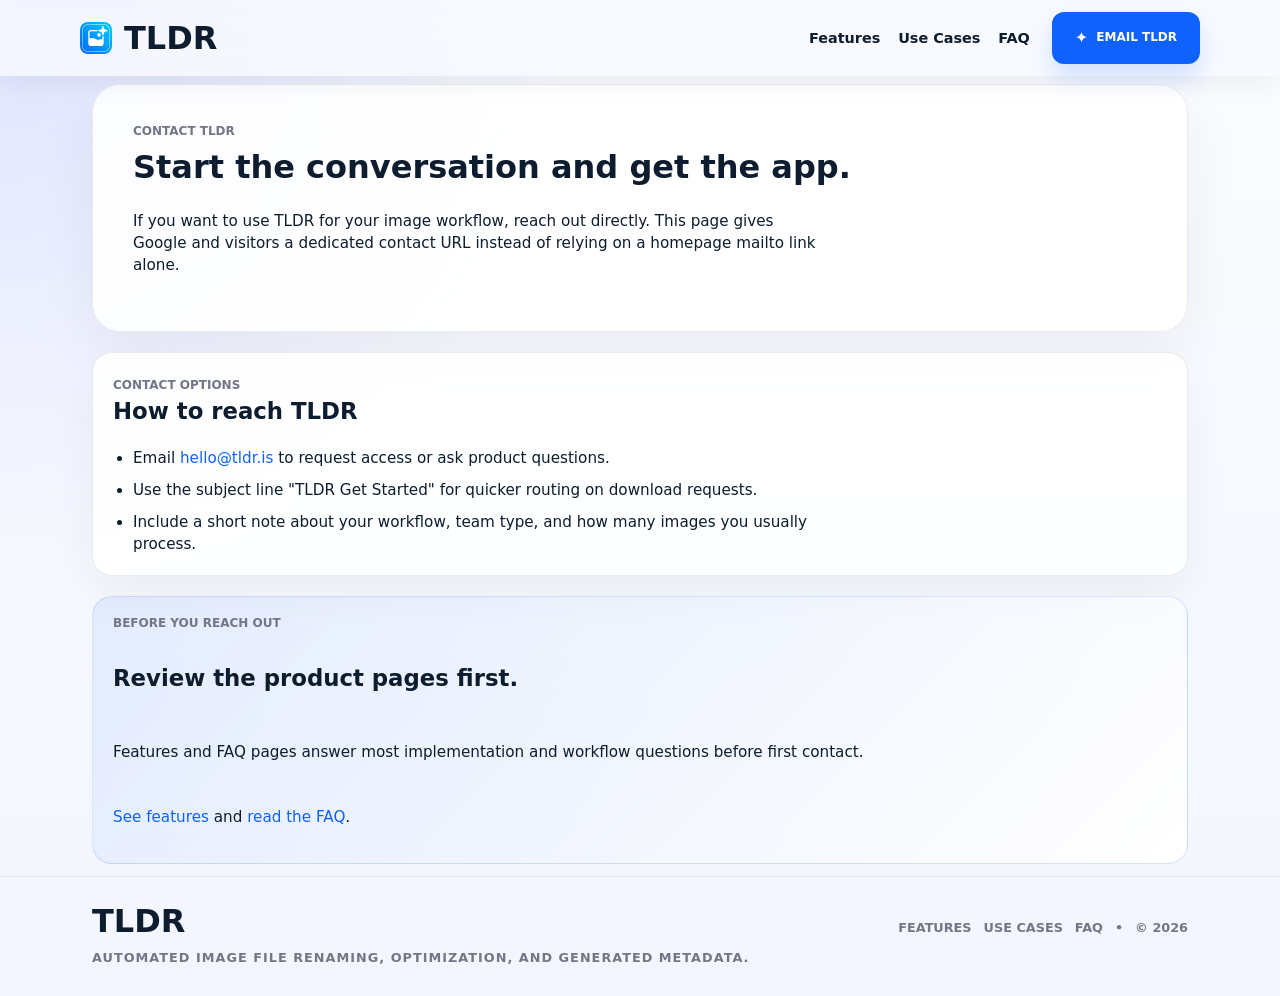
==== commit e8004e77: "Publish website from bootstrapio/renamer@59d3ae441fc8cc1cab97c3f163fb769ef5fc63a1" ====
--- a/contact/index.html
+++ b/contact/index.html
@@ -144,12 +144,18 @@
             <span class="marketingIcon" aria-hidden="true"></span>
             <span class="brand marketingBrand">TLDR</span>
           </a>
-          <p class="marketingNavMeta">Automated image file renaming, optimization, and generated metadata.</p>
-          <div class="marketingNavActions">
-            <a class="primaryAction" href="mailto:hello@tldr.is?subject=TLDR%20Get%20Started">
-              <span class="iconGlyph" aria-hidden="true">✦</span>
-              <span>Email TLDR</span>
-            </a>
+          <div class="marketingNavRight">
+            <div class="marketingNavLinks" aria-label="Primary site links">
+            <a class="marketingNavLink" href="/features/">Features</a>
+            <a class="marketingNavLink" href="/use-cases/">Use Cases</a>
+            <a class="marketingNavLink" href="/faq/">FAQ</a>
+            </div>
+            <div class="marketingNavActions">
+              <a class="primaryAction" href="mailto:hello@tldr.is?subject=TLDR%20Get%20Started">
+                <span class="iconGlyph" aria-hidden="true">✦</span>
+                <span>Email TLDR</span>
+              </a>
+            </div>
           </div>
         </div>
       </nav>
@@ -192,7 +198,6 @@
                 <a class="footerLink" href="/features/">Features</a>
                 <a class="footerLink" href="/use-cases/">Use Cases</a>
                 <a class="footerLink" href="/faq/">FAQ</a>
-                <a class="footerLink" href="/contact/" aria-current="page">Contact</a>
               </div>
               <span class="siteFooterMetaSeparator" aria-hidden="true">•</span>
               <p class="footerCopyright">© <span data-current-year>2026</span></p>
--- a/website.css
+++ b/website.css
@@ -71,6 +71,18 @@
   display: none !important;
 }
 
+.srOnly {
+  position: absolute;
+  width: 1px;
+  height: 1px;
+  padding: 0;
+  margin: -1px;
+  overflow: hidden;
+  clip: rect(0, 0, 0, 0);
+  white-space: nowrap;
+  border: 0;
+}
+
 html,
 body {
   margin: 0;
@@ -105,6 +117,10 @@
 [aria-current="page"] {
   text-decoration: underline;
   text-underline-offset: 0.18em;
+}
+
+:is(h1, h2, h3, h4, h5, h6) {
+  max-width: 780px;
 }
 
 .marketingBrandRow[aria-current="page"] {
@@ -233,6 +249,17 @@
   }
 }
 
+@keyframes section-link-caret-drift {
+  0%,
+  100% {
+    transform: translateX(0);
+  }
+
+  50% {
+    transform: translateX(4px);
+  }
+}
+
 .shell {
   width: var(--site-shell-width);
   margin: 0 auto;
@@ -411,6 +438,7 @@
 
 .marketingBrandRow,
 .marketingNavActions,
+.marketingNavRight,
 .heroActions,
 .siteFooterRow {
   display: flex;
@@ -419,6 +447,7 @@
 
 .marketingBrandRow,
 .marketingNavActions,
+.marketingNavRight,
 .heroActions,
 .siteFooterRow {
   align-items: center;
@@ -448,6 +477,11 @@
   flex: 0 1 auto;
   min-width: 0;
   white-space: nowrap;
+}
+
+.marketingBrandRow:hover,
+.marketingBrandRow:focus-visible {
+  text-decoration: none;
 }
 
 .primaryAction:hover,
@@ -466,19 +500,32 @@
   flex: 0 0 auto;
 }
 
-.marketingNavActions {
-  display: none;
-}
-
-.marketingNavMeta {
-  margin: 0;
-  color: var(--text-muted);
-  font-size: 0.8rem;
+.marketingNavRight {
+  margin-left: auto;
+  min-width: 0;
+  justify-content: flex-end;
+}
+
+.marketingNavLinks {
+  display: flex;
+  align-items: center;
+  justify-content: flex-end;
+  gap: clamp(10px, 1.4vw, 18px);
+  min-width: 0;
+}
+
+.marketingNavLink {
+  color: var(--text);
+  font-size: 0.9rem;
   font-weight: 800;
-  letter-spacing: 0.08em;
-  text-transform: uppercase;
-  text-align: right;
+  text-decoration: none;
   white-space: nowrap;
+}
+
+.marketingNavLink:hover,
+.marketingNavLink:focus-visible {
+  color: var(--primary);
+  text-decoration: none;
 }
 
 .marketingIcon {
@@ -649,6 +696,45 @@
   font-weight: 700;
 }
 
+.faqSectionLinkRow {
+  text-align: center;
+}
+
+.sectionLinkCta {
+  display: inline-flex;
+  align-items: center;
+  gap: 8px;
+  color: var(--primary-strong);
+  font-size: var(--font-button);
+  font-weight: 800;
+  letter-spacing: var(--tracking);
+  text-decoration: none;
+  text-transform: uppercase;
+  line-height: var(--line-label);
+  transition: color 140ms ease, opacity 140ms ease, transform 140ms ease;
+}
+
+.sectionLinkCta:hover,
+.sectionLinkCta:focus-visible {
+  color: #0a4fcc;
+  text-decoration: none;
+}
+
+.sectionLinkCaret {
+  display: inline-flex;
+  align-items: center;
+  justify-content: center;
+  font-size: 1rem;
+  font-weight: 900;
+  line-height: 1;
+  animation: section-link-caret-drift 1300ms ease-in-out infinite;
+}
+
+.sectionLinkCta:hover .sectionLinkCaret,
+.sectionLinkCta:focus-visible .sectionLinkCaret {
+  animation-duration: 520ms;
+}
+
 .imageWorkflowSection {
   display: flex;
   flex-direction: column;
@@ -850,6 +936,53 @@
 .faqItemAnswer {
   margin: 0;
   color: var(--text-muted);
+}
+
+.faqPageList {
+  display: flex;
+  flex-direction: column;
+  width: 100%;
+  gap: 0;
+}
+
+.faqPageItem {
+  padding: 18px 20px 20px;
+  border-bottom: 1px solid rgba(15, 23, 42, 0.12);
+}
+
+.faqPageItem:first-child {
+  padding-top: 0;
+}
+
+.faqPageItem:last-child {
+  border-bottom: 0;
+  padding-bottom: 0;
+}
+
+.faqPageQuestion {
+  margin: 0 0 12px;
+  font-size: 1rem;
+  font-weight: 900;
+  line-height: 1.2;
+  letter-spacing: 0;
+}
+
+.faqPageQuestionLink {
+  color: var(--text);
+  text-decoration: none;
+}
+
+.faqPageQuestionLink:hover,
+.faqPageQuestionLink:focus-visible {
+  color: var(--primary);
+  text-decoration: none;
+}
+
+.faqPageAnswer {
+  margin: 0;
+  color: var(--text-muted);
+  font-size: 1rem;
+  line-height: 1.6;
 }
 
 .automationCtaSection {
@@ -1247,6 +1380,8 @@
 .marketingNavActions {
   flex: 0 0 auto;
   min-width: 0;
+  display: flex;
+  margin-left: 10px;
 }
 
 .contentPage {
@@ -1309,6 +1444,14 @@
   border: 1px solid rgba(15, 98, 254, 0.16);
 }
 
+.faqPageHero {
+  padding-top: clamp(20px, 3vw, 28px);
+}
+
+.faqPageSection {
+  padding-top: 0;
+}
+
 @media (max-width: 880px) {
   :root {
     --hero-grid-columns: 1fr;
@@ -1324,10 +1467,24 @@
     width: var(--marketing-shell-width-mobile);
   }
 
-  .marketingNavMeta {
-    white-space: normal;
-    text-wrap: balance;
-    max-width: 40ch;
+  .marketingNavInner {
+    flex-wrap: nowrap;
+    justify-content: space-between;
+  }
+
+  .marketingNavRight {
+    order: 0;
+    width: auto;
+    margin-left: auto;
+    justify-content: flex-end;
+  }
+
+  .marketingNavLinks {
+    justify-content: flex-end;
+    overflow: visible;
+    padding-bottom: 0;
+    flex: 0 1 auto;
+    gap: 12px;
   }
 
   .siteFooterTopRow {
@@ -1473,16 +1630,14 @@
     --hero-image-max-width: 100%;
   }
 
-  .marketingNavActions {
-    display: flex;
-  }
-
-  .marketingBrand {
-    font-size: clamp(1.55rem, 5.4vw, 2rem);
-  }
-
-  .marketingNavMeta {
+  .marketingNavLinks {
     display: none;
+  }
+
+  .marketingNavRight {
+    order: 0;
+    width: auto;
+    margin-left: auto;
   }
 
   .heroSectionFrame {
@@ -1548,6 +1703,14 @@
   .automationCtaMedia {
     max-width: 100%;
   }
+
+  .marketingNavLink {
+    font-size: 0.82rem;
+  }
+
+  .marketingBrand {
+    font-size: clamp(1.55rem, 5.4vw, 2rem);
+  }
 }
 
 @media (max-width: 380px) {
--- a/website.css
+++ b/website.css
@@ -71,6 +71,18 @@
   display: none !important;
 }
 
+.srOnly {
+  position: absolute;
+  width: 1px;
+  height: 1px;
+  padding: 0;
+  margin: -1px;
+  overflow: hidden;
+  clip: rect(0, 0, 0, 0);
+  white-space: nowrap;
+  border: 0;
+}
+
 html,
 body {
   margin: 0;
@@ -105,6 +117,10 @@
 [aria-current="page"] {
   text-decoration: underline;
   text-underline-offset: 0.18em;
+}
+
+:is(h1, h2, h3, h4, h5, h6) {
+  max-width: 780px;
 }
 
 .marketingBrandRow[aria-current="page"] {
@@ -233,6 +249,17 @@
   }
 }
 
+@keyframes section-link-caret-drift {
+  0%,
+  100% {
+    transform: translateX(0);
+  }
+
+  50% {
+    transform: translateX(4px);
+  }
+}
+
 .shell {
   width: var(--site-shell-width);
   margin: 0 auto;
@@ -411,6 +438,7 @@
 
 .marketingBrandRow,
 .marketingNavActions,
+.marketingNavRight,
 .heroActions,
 .siteFooterRow {
   display: flex;
@@ -419,6 +447,7 @@
 
 .marketingBrandRow,
 .marketingNavActions,
+.marketingNavRight,
 .heroActions,
 .siteFooterRow {
   align-items: center;
@@ -448,6 +477,11 @@
   flex: 0 1 auto;
   min-width: 0;
   white-space: nowrap;
+}
+
+.marketingBrandRow:hover,
+.marketingBrandRow:focus-visible {
+  text-decoration: none;
 }
 
 .primaryAction:hover,
@@ -466,19 +500,32 @@
   flex: 0 0 auto;
 }
 
-.marketingNavActions {
-  display: none;
-}
-
-.marketingNavMeta {
-  margin: 0;
-  color: var(--text-muted);
-  font-size: 0.8rem;
+.marketingNavRight {
+  margin-left: auto;
+  min-width: 0;
+  justify-content: flex-end;
+}
+
+.marketingNavLinks {
+  display: flex;
+  align-items: center;
+  justify-content: flex-end;
+  gap: clamp(10px, 1.4vw, 18px);
+  min-width: 0;
+}
+
+.marketingNavLink {
+  color: var(--text);
+  font-size: 0.9rem;
   font-weight: 800;
-  letter-spacing: 0.08em;
-  text-transform: uppercase;
-  text-align: right;
+  text-decoration: none;
   white-space: nowrap;
+}
+
+.marketingNavLink:hover,
+.marketingNavLink:focus-visible {
+  color: var(--primary);
+  text-decoration: none;
 }
 
 .marketingIcon {
@@ -649,6 +696,45 @@
   font-weight: 700;
 }
 
+.faqSectionLinkRow {
+  text-align: center;
+}
+
+.sectionLinkCta {
+  display: inline-flex;
+  align-items: center;
+  gap: 8px;
+  color: var(--primary-strong);
+  font-size: var(--font-button);
+  font-weight: 800;
+  letter-spacing: var(--tracking);
+  text-decoration: none;
+  text-transform: uppercase;
+  line-height: var(--line-label);
+  transition: color 140ms ease, opacity 140ms ease, transform 140ms ease;
+}
+
+.sectionLinkCta:hover,
+.sectionLinkCta:focus-visible {
+  color: #0a4fcc;
+  text-decoration: none;
+}
+
+.sectionLinkCaret {
+  display: inline-flex;
+  align-items: center;
+  justify-content: center;
+  font-size: 1rem;
+  font-weight: 900;
+  line-height: 1;
+  animation: section-link-caret-drift 1300ms ease-in-out infinite;
+}
+
+.sectionLinkCta:hover .sectionLinkCaret,
+.sectionLinkCta:focus-visible .sectionLinkCaret {
+  animation-duration: 520ms;
+}
+
 .imageWorkflowSection {
   display: flex;
   flex-direction: column;
@@ -850,6 +936,53 @@
 .faqItemAnswer {
   margin: 0;
   color: var(--text-muted);
+}
+
+.faqPageList {
+  display: flex;
+  flex-direction: column;
+  width: 100%;
+  gap: 0;
+}
+
+.faqPageItem {
+  padding: 18px 20px 20px;
+  border-bottom: 1px solid rgba(15, 23, 42, 0.12);
+}
+
+.faqPageItem:first-child {
+  padding-top: 0;
+}
+
+.faqPageItem:last-child {
+  border-bottom: 0;
+  padding-bottom: 0;
+}
+
+.faqPageQuestion {
+  margin: 0 0 12px;
+  font-size: 1rem;
+  font-weight: 900;
+  line-height: 1.2;
+  letter-spacing: 0;
+}
+
+.faqPageQuestionLink {
+  color: var(--text);
+  text-decoration: none;
+}
+
+.faqPageQuestionLink:hover,
+.faqPageQuestionLink:focus-visible {
+  color: var(--primary);
+  text-decoration: none;
+}
+
+.faqPageAnswer {
+  margin: 0;
+  color: var(--text-muted);
+  font-size: 1rem;
+  line-height: 1.6;
 }
 
 .automationCtaSection {
@@ -1247,6 +1380,8 @@
 .marketingNavActions {
   flex: 0 0 auto;
   min-width: 0;
+  display: flex;
+  margin-left: 10px;
 }
 
 .contentPage {
@@ -1309,6 +1444,14 @@
   border: 1px solid rgba(15, 98, 254, 0.16);
 }
 
+.faqPageHero {
+  padding-top: clamp(20px, 3vw, 28px);
+}
+
+.faqPageSection {
+  padding-top: 0;
+}
+
 @media (max-width: 880px) {
   :root {
     --hero-grid-columns: 1fr;
@@ -1324,10 +1467,24 @@
     width: var(--marketing-shell-width-mobile);
   }
 
-  .marketingNavMeta {
-    white-space: normal;
-    text-wrap: balance;
-    max-width: 40ch;
+  .marketingNavInner {
+    flex-wrap: nowrap;
+    justify-content: space-between;
+  }
+
+  .marketingNavRight {
+    order: 0;
+    width: auto;
+    margin-left: auto;
+    justify-content: flex-end;
+  }
+
+  .marketingNavLinks {
+    justify-content: flex-end;
+    overflow: visible;
+    padding-bottom: 0;
+    flex: 0 1 auto;
+    gap: 12px;
   }
 
   .siteFooterTopRow {
@@ -1473,16 +1630,14 @@
     --hero-image-max-width: 100%;
   }
 
-  .marketingNavActions {
-    display: flex;
-  }
-
-  .marketingBrand {
-    font-size: clamp(1.55rem, 5.4vw, 2rem);
-  }
-
-  .marketingNavMeta {
+  .marketingNavLinks {
     display: none;
+  }
+
+  .marketingNavRight {
+    order: 0;
+    width: auto;
+    margin-left: auto;
   }
 
   .heroSectionFrame {
@@ -1548,6 +1703,14 @@
   .automationCtaMedia {
     max-width: 100%;
   }
+
+  .marketingNavLink {
+    font-size: 0.82rem;
+  }
+
+  .marketingBrand {
+    font-size: clamp(1.55rem, 5.4vw, 2rem);
+  }
 }
 
 @media (max-width: 380px) {
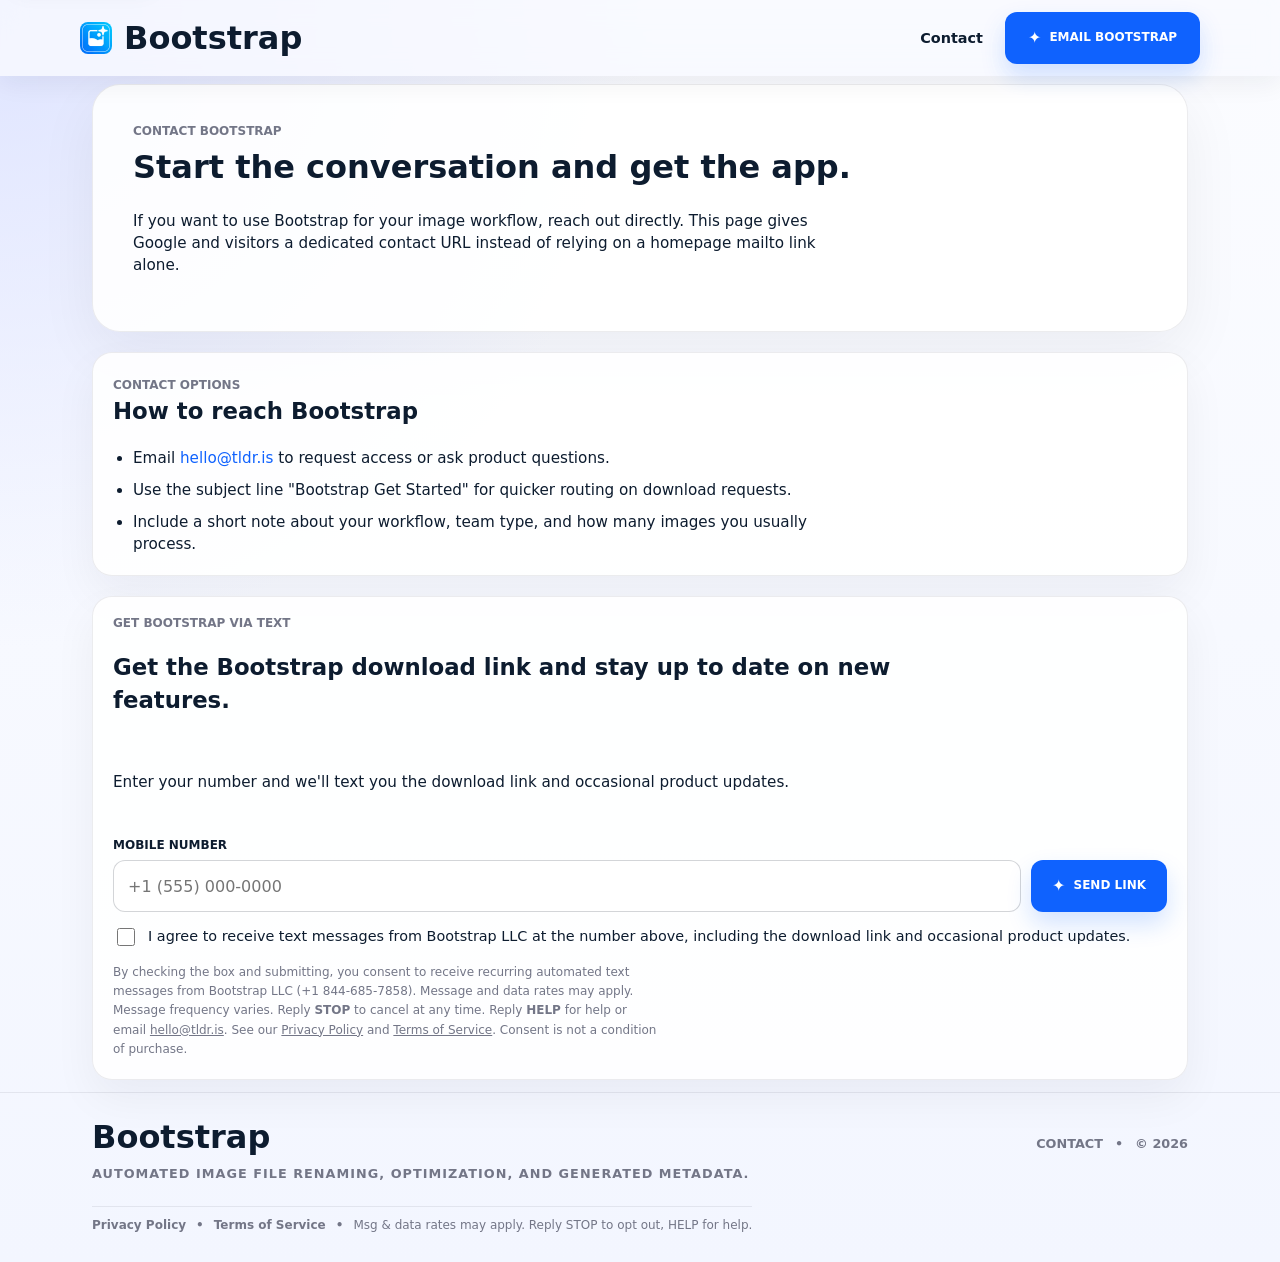
==== commit 0eb40b93: "Publish website from bootstrapio/renamer@3d09d76a79cd64ae84c243bbda585a8e8de33373" ====
--- a/contact/index.html
+++ b/contact/index.html
@@ -3,13 +3,13 @@
   <head>
     <meta charset="UTF-8" />
     <meta name="viewport" content="width=device-width, initial-scale=1.0" />
-    <title>Contact TLDR | Start Using the Image Workflow App</title>
+    <title>Contact Bootstrap | Start Using the Image Workflow App</title>
     <meta
       name="description"
-      content="Contact TLDR to get started with AI image renaming, optimization, and metadata generation for your publishing workflow."
-    />
-    <meta name="author" content="TLDR" />
-    <meta name="application-name" content="TLDR" />
+      content="Contact Bootstrap to get started with AI image renaming, optimization, and metadata generation for your publishing workflow."
+    />
+    <meta name="author" content="Bootstrap" />
+    <meta name="application-name" content="Bootstrap" />
     <meta name="robots" content="index,follow,max-image-preview:large" />
     <meta name="googlebot" content="index,follow,max-image-preview:large,max-snippet:-1,max-video-preview:-1" />
     <meta name="bingbot" content="index,follow,max-image-preview:large,max-snippet:-1,max-video-preview:-1" />
@@ -20,11 +20,11 @@
     <link rel="icon" type="image/avif" href="/assets/icons/icon-64.avif" sizes="64x64" />
     <link rel="icon" type="image/png" href="/assets/icons/icon-64.png" sizes="64x64" />
     <meta property="og:type" content="website" />
-    <meta property="og:site_name" content="TLDR" />
-    <meta property="og:title" content="Contact TLDR | Start Using the Image Workflow App" />
+    <meta property="og:site_name" content="Bootstrap" />
+    <meta property="og:title" content="Contact Bootstrap | Start Using the Image Workflow App" />
     <meta
       property="og:description"
-      content="Reach TLDR to get started with AI image file renaming, image optimization, and metadata workflows."
+      content="Reach Bootstrap to get started with AI image file renaming, image optimization, and metadata workflows."
     />
     <meta property="og:url" content="https://tldr.is/contact/" />
     <meta property="og:locale" content="en_US" />
@@ -32,18 +32,18 @@
     <meta property="og:image" content="https://tldr.is/assets/images/laptop-screen-with-preview-modal.webp" />
     <meta
       property="og:image:alt"
-      content="TLDR shown on a laptop with the metadata preview modal open over queued image assets"
+      content="Bootstrap shown on a laptop with the metadata preview modal open over queued image assets"
     />
     <meta name="twitter:card" content="summary_large_image" />
-    <meta name="twitter:title" content="Contact TLDR | Start Using the Image Workflow App" />
+    <meta name="twitter:title" content="Contact Bootstrap | Start Using the Image Workflow App" />
     <meta
       name="twitter:description"
-      content="Reach TLDR to get started with AI image file renaming, image optimization, and metadata workflows."
+      content="Reach Bootstrap to get started with AI image file renaming, image optimization, and metadata workflows."
     />
     <meta name="twitter:image" content="https://tldr.is/assets/images/laptop-screen-with-preview-modal.webp" />
     <meta
       name="twitter:image:alt"
-      content="TLDR shown on a laptop with the metadata preview modal open over queued image assets"
+      content="Bootstrap shown on a laptop with the metadata preview modal open over queued image assets"
     />
     <script type="application/ld+json">
       {
@@ -52,9 +52,9 @@
           {
             "@type": "WebSite",
             "@id": "https://tldr.is/#website",
-            "name": "TLDR",
+            "name": "Bootstrap",
             "url": "https://tldr.is/",
-            "description": "TLDR is a desktop app for AI image file renaming, optimization, and generated metadata.",
+            "description": "Bootstrap is a desktop app for AI image file renaming, optimization, and generated metadata.",
             "inLanguage": "en-US",
             "publisher": {
               "@id": "https://tldr.is/#organization"
@@ -63,7 +63,7 @@
           {
             "@type": "Organization",
             "@id": "https://tldr.is/#organization",
-            "name": "TLDR",
+            "name": "Bootstrap",
             "url": "https://tldr.is/",
             "email": "hello@tldr.is",
             "logo": {
@@ -75,8 +75,8 @@
             "@type": "WebPage",
             "@id": "https://tldr.is/contact/#webpage",
             "url": "https://tldr.is/contact/",
-            "name": "Contact TLDR",
-            "description": "Contact page for TLDR image workflow software.",
+            "name": "Contact Bootstrap",
+            "description": "Contact page for Bootstrap image workflow software.",
             "isPartOf": {
               "@id": "https://tldr.is/#website"
             },
@@ -109,8 +109,8 @@
             "@type": "ContactPage",
             "@id": "https://tldr.is/contact/#contactpage",
             "url": "https://tldr.is/contact/",
-            "name": "Contact TLDR",
-            "description": "Contact page for TLDR image workflow software.",
+            "name": "Contact Bootstrap",
+            "description": "Contact page for Bootstrap image workflow software.",
             "about": {
               "@id": "https://tldr.is/#software"
             }
@@ -140,20 +140,18 @@
     <header>
       <nav class="marketingNav" aria-label="Primary site navigation">
         <div class="marketingNavInner">
-          <a class="marketingBrandRow" href="/" aria-label="TLDR home">
+          <a class="marketingBrandRow" href="/" aria-label="Bootstrap home">
             <span class="marketingIcon" aria-hidden="true"></span>
-            <span class="brand marketingBrand">TLDR</span>
+            <span class="brand marketingBrand">Bootstrap</span>
           </a>
           <div class="marketingNavRight">
             <div class="marketingNavLinks" aria-label="Primary site links">
-            <a class="marketingNavLink" href="/features/">Features</a>
-            <a class="marketingNavLink" href="/use-cases/">Use Cases</a>
-            <a class="marketingNavLink" href="/faq/">FAQ</a>
+            <a class="marketingNavLink" href="/contact/" aria-current="page">Contact</a>
             </div>
             <div class="marketingNavActions">
-              <a class="primaryAction" href="mailto:hello@tldr.is?subject=TLDR%20Get%20Started">
+              <a class="primaryAction" href="mailto:hello@tldr.is?subject=Bootstrap%20Get%20Started">
                 <span class="iconGlyph" aria-hidden="true">✦</span>
-                <span>Email TLDR</span>
+                <span>Email Bootstrap</span>
               </a>
             </div>
           </div>
@@ -162,48 +160,107 @@
     </header>
     <main id="main-content" class="marketingShell contentPage">
       <section class="contentHero" aria-labelledby="contact-title">
-        <span class="fieldLabel">Contact TLDR</span>
+        <span class="fieldLabel">Contact Bootstrap</span>
         <h1 id="contact-title" class="sectionTitle">Start the conversation and get the app.</h1>
         <p>
-          If you want to use TLDR for your image workflow, reach out directly. This page gives Google and visitors a
+          If you want to use Bootstrap for your image workflow, reach out directly. This page gives Google and visitors a
           dedicated contact URL instead of relying on a homepage mailto link alone.
         </p>
       </section>
     
       <section class="contentSection" aria-labelledby="contact-options-title">
         <span class="fieldLabel">Contact Options</span>
-        <h2 id="contact-options-title">How to reach TLDR</h2>
+        <h2 id="contact-options-title">How to reach Bootstrap</h2>
         <ul class="contentList">
           <li>Email <a href="mailto:hello@tldr.is">hello@tldr.is</a> to request access or ask product questions.</li>
-          <li>Use the subject line "TLDR Get Started" for quicker routing on download requests.</li>
+          <li>Use the subject line "Bootstrap Get Started" for quicker routing on download requests.</li>
           <li>Include a short note about your workflow, team type, and how many images you usually process.</li>
         </ul>
       </section>
     
-      <section class="contentCallout" aria-labelledby="contact-next-step-title">
-        <span class="fieldLabel">Before You Reach Out</span>
-        <h2 id="contact-next-step-title">Review the product pages first.</h2>
-        <p>Features and FAQ pages answer most implementation and workflow questions before first contact.</p>
-        <p><a href="/features/">See features</a> and <a href="/faq/">read the FAQ</a>.</p>
+      <section class="contentSection smsOptIn" aria-labelledby="sms-optin-title">
+        <span class="fieldLabel">Get Bootstrap via Text</span>
+        <h2 id="sms-optin-title">Get the Bootstrap download link and stay up to date on new features.</h2>
+        <p>Enter your number and we'll text you the download link and occasional product updates.</p>
+        <form
+          class="smsOptInForm smsOptInFormInline"
+          id="sms-optin-form-contact"
+          action="mailto:hello@tldr.is"
+          method="get"
+          enctype="text/plain"
+          novalidate
+        >
+          <div class="smsFormFields">
+            <label class="smsPhoneLabel" for="sms-phone-contact">
+              <span class="smsPhoneLabelText">Mobile Number</span>
+              <input
+                id="sms-phone-contact"
+                class="smsPhoneInput"
+                type="tel"
+                name="phone"
+                placeholder="+1 (555) 000-0000"
+                autocomplete="tel"
+                inputmode="tel"
+                required
+              />
+            </label>
+            <button class="primaryAction smsSubmitButton" type="submit">
+              <span class="iconGlyph" aria-hidden="true">✦</span>
+              <span>Send Link</span>
+            </button>
+          </div>
+          <label class="smsConsentLabel" for="sms-consent-contact">
+            <input
+              id="sms-consent-contact"
+              class="smsConsentCheckbox"
+              type="checkbox"
+              name="consent"
+              required
+            />
+            <span class="smsConsentText">
+              I agree to receive text messages from Bootstrap LLC at the number above,
+              including the download link and occasional product updates.
+            </span>
+          </label>
+          <p class="smsLegalText">
+            By checking the box and submitting, you consent to receive recurring automated
+            text messages from Bootstrap LLC (+1&nbsp;844-685-7858). Message and data rates may apply.
+            Message frequency varies. Reply <strong>STOP</strong> to cancel at any time.
+            Reply <strong>HELP</strong> for help or email
+            <a href="mailto:hello@tldr.is">hello@tldr.is</a>.
+            See our <a href="/privacy/">Privacy Policy</a> and
+            <a href="/terms/">Terms of Service</a>.
+            Consent is not a condition of purchase.
+          </p>
+          <p class="smsSuccessText" id="sms-success-contact" hidden aria-live="polite">
+            ✓ Thanks — check your phone for the download link.
+          </p>
+        </form>
       </section>
+    
     </main>
     
     <footer class="marketingFooter" aria-labelledby="footer-title">
       <div class="footerShell">
         <div class="siteFooterRow siteFooterBody">
           <div class="siteFooterTopRow">
-            <p id="footer-title" class="brand marketingBrand">TLDR</p>
+            <p id="footer-title" class="brand marketingBrand">Bootstrap</p>
             <div class="siteFooterMetaRow">
               <div class="footerLinks">
-                <a class="footerLink" href="/features/">Features</a>
-                <a class="footerLink" href="/use-cases/">Use Cases</a>
-                <a class="footerLink" href="/faq/">FAQ</a>
+                <a class="footerLink" href="/contact/" aria-current="page">Contact</a>
               </div>
               <span class="siteFooterMetaSeparator" aria-hidden="true">•</span>
               <p class="footerCopyright">© <span data-current-year>2026</span></p>
             </div>
           </div>
           <p class="footerMeta">Automated image file renaming, optimization, and generated metadata.</p>
+          <div class="footerLegal">
+            <a class="footerLegalLink" href="/privacy/">Privacy Policy</a>
+            <span class="siteFooterMetaSeparator" aria-hidden="true">•</span>
+            <a class="footerLegalLink" href="/terms/">Terms of Service</a>
+            <span class="siteFooterMetaSeparator" aria-hidden="true">•</span>
+            <span class="footerLegalText">Msg &amp; data rates may apply. Reply STOP to opt out, HELP for help.</span>
+          </div>
         </div>
       </div>
     </footer>
--- a/website.css
+++ b/website.css
@@ -1219,6 +1219,7 @@
   border: 1px solid rgba(17, 17, 17, 0.08);
   text-align: center;
   box-shadow: var(--shadow-ambient);
+  width: 100%;
 }
 
 .closingBannerTitle {
@@ -1444,6 +1445,157 @@
   border: 1px solid rgba(15, 98, 254, 0.16);
 }
 
+.smsOptIn {
+  display: grid;
+  gap: 20px;
+}
+
+.smsFormPanel {
+  align-items: flex-start;
+  text-align: left;
+  width: 100%;
+}
+
+.smsOptInForm {
+  display: grid;
+  gap: 14px;
+  width: 100%;
+}
+
+.smsOptInFormInline {
+  margin-top: 8px;
+}
+
+.smsFormFields {
+  display: flex;
+  gap: 10px;
+  align-items: flex-end;
+  flex-wrap: wrap;
+}
+
+.smsPhoneLabel {
+  display: grid;
+  gap: 6px;
+  flex: 1 1 200px;
+  min-width: 0;
+}
+
+.smsPhoneLabelText {
+  font-size: var(--font-button);
+  font-weight: 600;
+  letter-spacing: var(--tracking);
+  text-transform: uppercase;
+  color: inherit;
+}
+
+.smsPhoneInput {
+  height: 52px;
+  padding: 0 14px;
+  border-radius: var(--radius);
+  border: 1px solid rgba(15, 23, 42, 0.18);
+  background: rgba(255, 255, 255, 0.9);
+  color: var(--text-body);
+  font-size: 1rem;
+  width: 100%;
+  outline: none;
+  transition: border-color 140ms ease, box-shadow 140ms ease;
+}
+
+.smsPhoneInput:focus {
+  border-color: var(--primary-strong);
+  box-shadow: 0 0 0 3px rgba(15, 98, 254, 0.12);
+}
+
+.smsSubmitButton {
+  flex: 0 0 auto;
+  min-width: 130px;
+  height: 52px;
+  min-height: 52px;
+}
+
+.smsConsentLabel {
+  display: flex;
+  align-items: flex-start;
+  gap: 10px;
+  cursor: pointer;
+}
+
+.smsConsentCheckbox {
+  flex: 0 0 auto;
+  width: 18px;
+  height: 18px;
+  margin-top: 2px;
+  accent-color: var(--primary-strong);
+  cursor: pointer;
+}
+
+.smsConsentText {
+  font-size: 0.9rem;
+  line-height: 1.5;
+  color: inherit;
+}
+
+.smsLegalText {
+  font-size: 0.75rem;
+  color: var(--text-muted);
+  line-height: 1.6;
+  margin: 0;
+}
+
+.smsLegalText a {
+  color: inherit;
+  text-decoration: underline;
+}
+
+.smsSuccessText {
+  font-size: 0.9rem;
+  font-weight: 600;
+  color: #1a7a4a;
+  margin: 0;
+}
+
+.closingBannerPanel .smsPhoneLabelText {
+  color: #111111;
+}
+
+.closingBannerPanel .smsPhoneInput {
+  background: rgba(255, 255, 255, 0.96);
+}
+
+.closingBannerPanel .smsLegalText {
+  color: rgba(17, 17, 17, 0.65);
+}
+
+.closingBannerPanel .smsLegalText a {
+  color: rgba(17, 17, 17, 0.8);
+}
+
+.closingBannerPanel .smsConsentText {
+  color: #111111;
+}
+
+.footerLegal {
+  display: flex;
+  align-items: center;
+  flex-wrap: wrap;
+  gap: 6px 10px;
+  margin-top: 10px;
+  padding-top: 10px;
+  border-top: 1px solid rgba(15, 23, 42, 0.08);
+  font-size: 0.75rem;
+  color: var(--text-muted);
+}
+
+.footerLegalLink {
+  color: var(--text-muted);
+  text-decoration: none;
+  font-weight: 600;
+}
+
+.footerLegalText {
+  color: var(--text-muted);
+}
+
 .faqPageHero {
   padding-top: clamp(20px, 3vw, 28px);
 }
--- a/website.css
+++ b/website.css
@@ -1219,6 +1219,7 @@
   border: 1px solid rgba(17, 17, 17, 0.08);
   text-align: center;
   box-shadow: var(--shadow-ambient);
+  width: 100%;
 }
 
 .closingBannerTitle {
@@ -1444,6 +1445,157 @@
   border: 1px solid rgba(15, 98, 254, 0.16);
 }
 
+.smsOptIn {
+  display: grid;
+  gap: 20px;
+}
+
+.smsFormPanel {
+  align-items: flex-start;
+  text-align: left;
+  width: 100%;
+}
+
+.smsOptInForm {
+  display: grid;
+  gap: 14px;
+  width: 100%;
+}
+
+.smsOptInFormInline {
+  margin-top: 8px;
+}
+
+.smsFormFields {
+  display: flex;
+  gap: 10px;
+  align-items: flex-end;
+  flex-wrap: wrap;
+}
+
+.smsPhoneLabel {
+  display: grid;
+  gap: 6px;
+  flex: 1 1 200px;
+  min-width: 0;
+}
+
+.smsPhoneLabelText {
+  font-size: var(--font-button);
+  font-weight: 600;
+  letter-spacing: var(--tracking);
+  text-transform: uppercase;
+  color: inherit;
+}
+
+.smsPhoneInput {
+  height: 52px;
+  padding: 0 14px;
+  border-radius: var(--radius);
+  border: 1px solid rgba(15, 23, 42, 0.18);
+  background: rgba(255, 255, 255, 0.9);
+  color: var(--text-body);
+  font-size: 1rem;
+  width: 100%;
+  outline: none;
+  transition: border-color 140ms ease, box-shadow 140ms ease;
+}
+
+.smsPhoneInput:focus {
+  border-color: var(--primary-strong);
+  box-shadow: 0 0 0 3px rgba(15, 98, 254, 0.12);
+}
+
+.smsSubmitButton {
+  flex: 0 0 auto;
+  min-width: 130px;
+  height: 52px;
+  min-height: 52px;
+}
+
+.smsConsentLabel {
+  display: flex;
+  align-items: flex-start;
+  gap: 10px;
+  cursor: pointer;
+}
+
+.smsConsentCheckbox {
+  flex: 0 0 auto;
+  width: 18px;
+  height: 18px;
+  margin-top: 2px;
+  accent-color: var(--primary-strong);
+  cursor: pointer;
+}
+
+.smsConsentText {
+  font-size: 0.9rem;
+  line-height: 1.5;
+  color: inherit;
+}
+
+.smsLegalText {
+  font-size: 0.75rem;
+  color: var(--text-muted);
+  line-height: 1.6;
+  margin: 0;
+}
+
+.smsLegalText a {
+  color: inherit;
+  text-decoration: underline;
+}
+
+.smsSuccessText {
+  font-size: 0.9rem;
+  font-weight: 600;
+  color: #1a7a4a;
+  margin: 0;
+}
+
+.closingBannerPanel .smsPhoneLabelText {
+  color: #111111;
+}
+
+.closingBannerPanel .smsPhoneInput {
+  background: rgba(255, 255, 255, 0.96);
+}
+
+.closingBannerPanel .smsLegalText {
+  color: rgba(17, 17, 17, 0.65);
+}
+
+.closingBannerPanel .smsLegalText a {
+  color: rgba(17, 17, 17, 0.8);
+}
+
+.closingBannerPanel .smsConsentText {
+  color: #111111;
+}
+
+.footerLegal {
+  display: flex;
+  align-items: center;
+  flex-wrap: wrap;
+  gap: 6px 10px;
+  margin-top: 10px;
+  padding-top: 10px;
+  border-top: 1px solid rgba(15, 23, 42, 0.08);
+  font-size: 0.75rem;
+  color: var(--text-muted);
+}
+
+.footerLegalLink {
+  color: var(--text-muted);
+  text-decoration: none;
+  font-weight: 600;
+}
+
+.footerLegalText {
+  color: var(--text-muted);
+}
+
 .faqPageHero {
   padding-top: clamp(20px, 3vw, 28px);
 }
